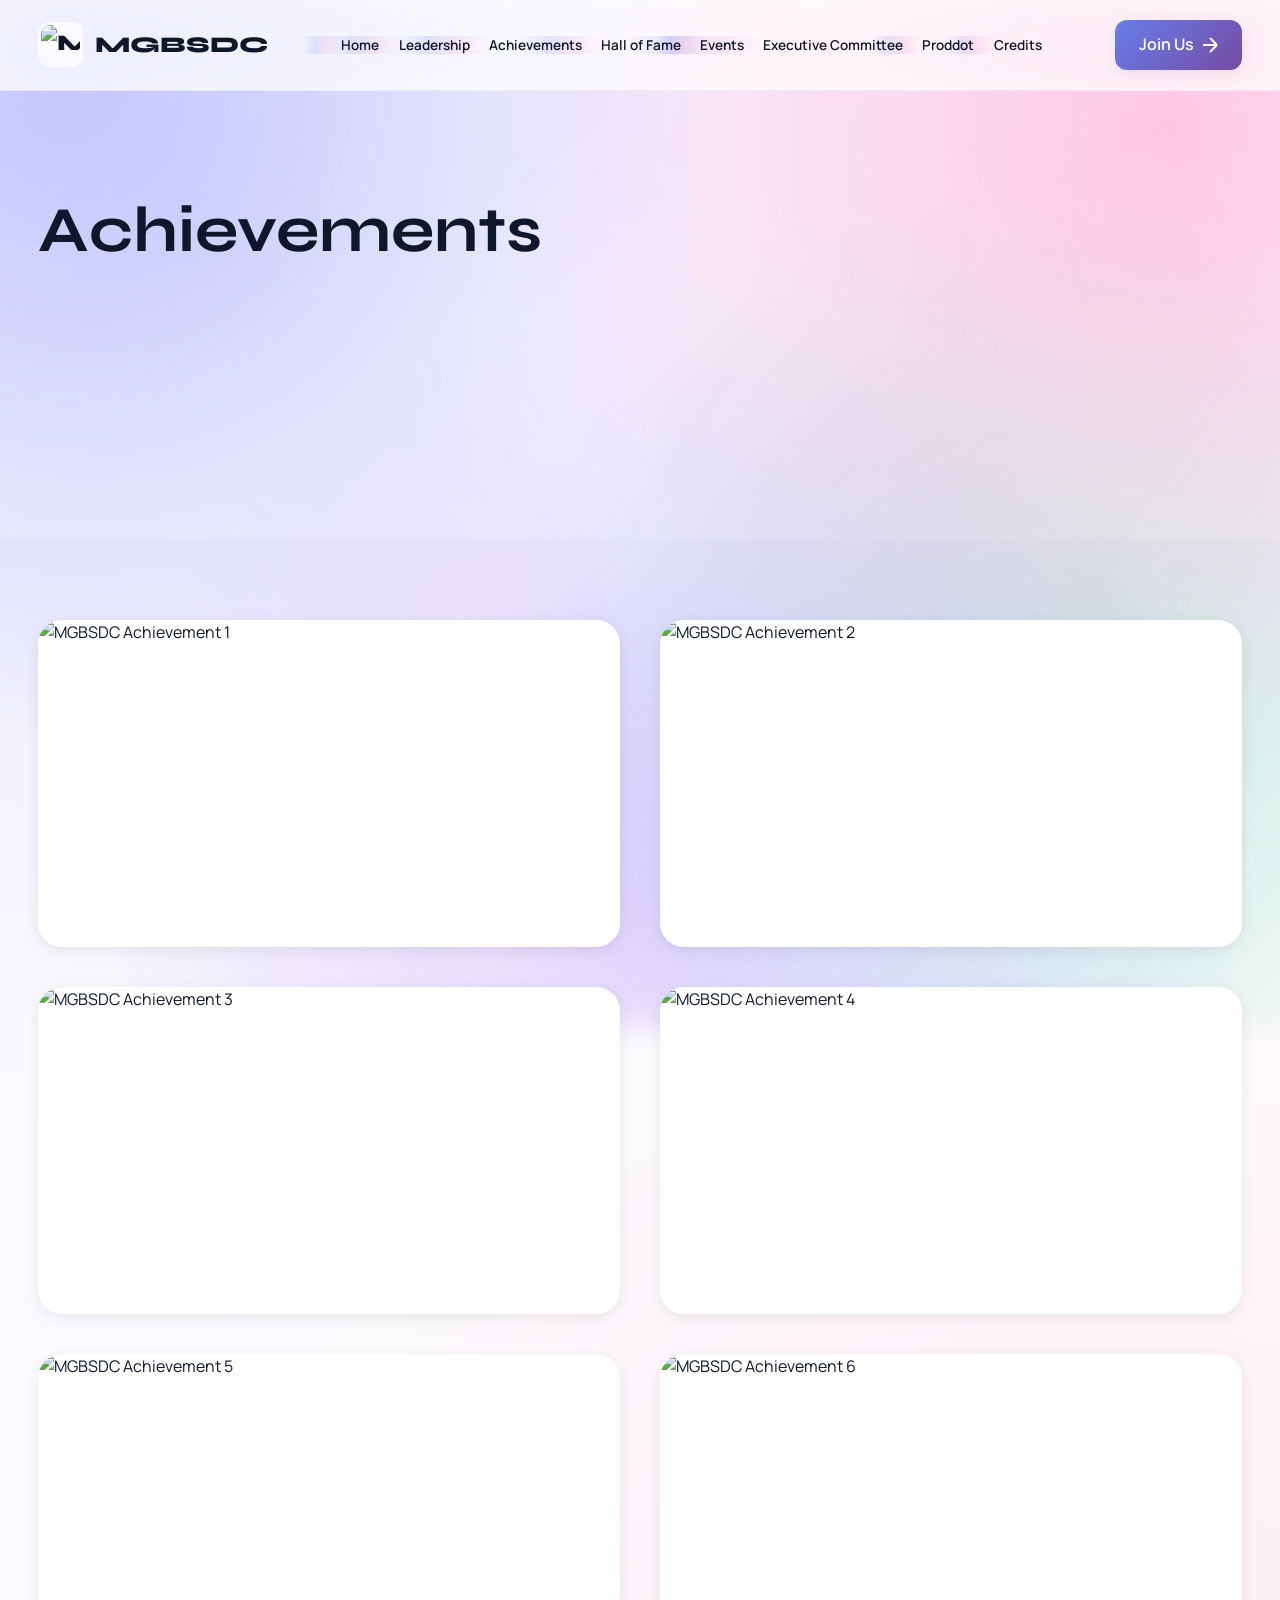
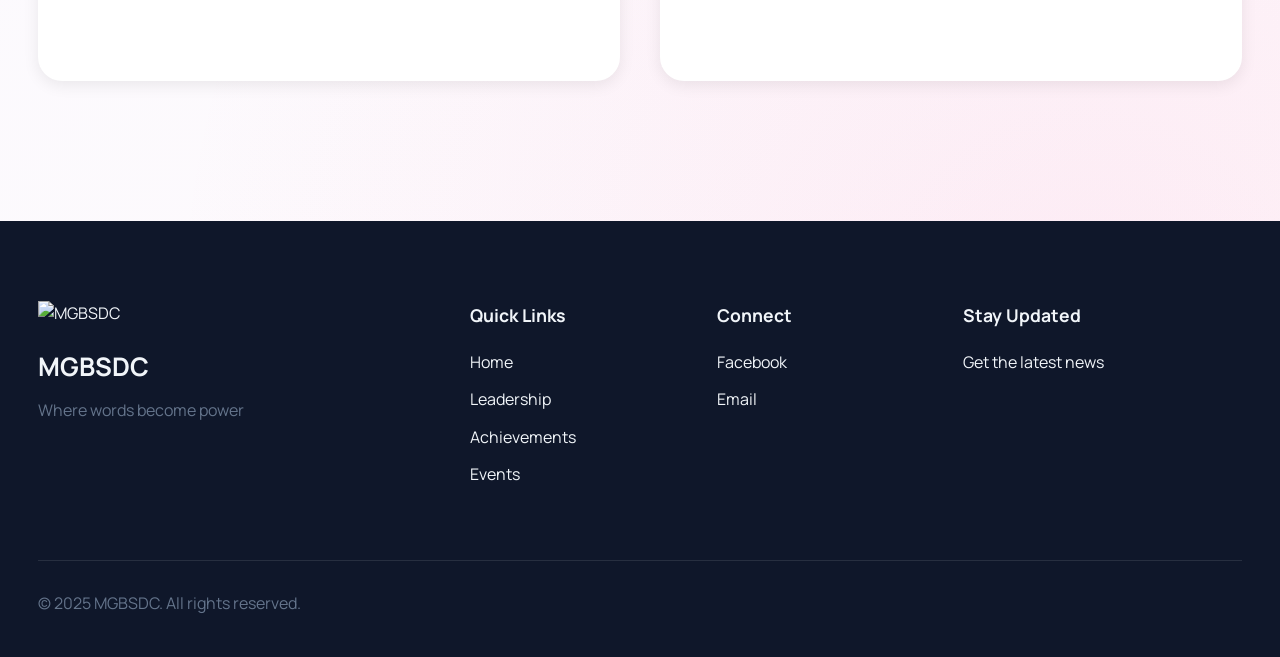
==== achievements.html @ ced4608d "Add files via upload" ====
<!DOCTYPE html>
<html lang="en">
<head>
    <meta charset="UTF-8">
    <meta name="viewport" content="width=device-width, initial-scale=1.0">
    <title>Achievements - MGBSDC</title>
    <link rel="stylesheet" href="style.css">
    <link rel="icon" type="image/png" href="https://res.cloudinary.com/dz7ulk8lb/image/upload/v1776680144/Gemini_Generated_Image_a5pf80a5pf80a5pf-removebg-preview_qv4hvj.png">
    <link rel="preconnect" href="https://fonts.googleapis.com">
    <link rel="preconnect" href="https://fonts.gstatic.com" crossorigin>
    <link href="https://fonts.googleapis.com/css2?family=Syne:wght@400;600;700;800&family=Space+Mono:wght@400;700&family=Manrope:wght@300;400;500;600;700;800&display=swap" rel="stylesheet">
</head>
<body>
    <!-- SIMPLE FAST PRELOADER -->
    <div id="simple-preloader">
        <img src="https://tlzmrvxysbdgzdikdpox.supabase.co/storage/v1/object/public/MGBSDC%20MC/MGBSDC%20Symbol.png" alt="MGBSDC Logo" class="preloader-logo">
    </div>
    <div class="cursor-dot"></div>
    <div class="cursor-outline"></div>
    <nav class="navbar">
        <div class="nav-container">
            <a href="index.html" class="logo">
                <img src="https://res.cloudinary.com/dz7ulk8lb/image/upload/v1776592497/MGBSDC_Logo_borderless_gxjdea.png" alt="MGBSDC">
                <span>MGBSDC</span>
            </a>
            <ul class="nav-links">
                <li><a href="index.html" class="nav-link">Home</a></li>
                <li><a href="leadership.html" class="nav-link">Leadership</a></li>
                <li><a href="achievements.html" class="nav-link">Achievements</a></li>
                <li><a href="debaters.html" class="nav-link">Hall of Fame</a></li>
                <li><a href="events.html" class="nav-link">Events</a></li>
                <li><a href="executive committee.html" class="nav-link">Executive Committee</a></li>
                <li><a href="proddot.html" class="nav-link">Proddot</a></li>
                <li><a href="credits.html" class="nav-link">Credits</a></li>
            </ul>
            <a href="https://hymglpkvb5.zite.so" target="_blank" class="cta-button">
                <span>Join Us</span>
                <svg width="16" height="16" viewBox="0 0 16 16" fill="none">
                    <path d="M1 8H15M15 8L8 1M15 8L8 15" stroke="currentColor" stroke-width="2"/>
                </svg>
            </a>
            <button class="mobile-menu-btn">
                <span></span>
                <span></span>
                <span></span>
            </button>
        </div>
    </nav>
    <section class="page-hero" style="padding-top: 180px; min-height: 60vh;">
        <div class="container">
            <h1 class="page-title" style="font-family: var(--font-display); font-size: 4rem; margin-bottom: 20px;">Achievements</h1>
        </div>
    </section>
    <section style="padding: 80px 0;" class="events-section">
        <div class="container">
            <div class="events-grid">
                <article class="event-card">
                    <div class="event-image">
                        <img src="https://res.cloudinary.com/dz7ulk8lb/image/upload/v1776706553/Achievement_dlggol.jpg" alt="MGBSDC Achievement 1">
                    </div>
                </article>
                <article class="event-card">
                    <div class="event-image">
                        <img src="https://res.cloudinary.com/dz7ulk8lb/image/upload/v1776706531/Acheivement_hf3uwt.jpg" alt="MGBSDC Achievement 2">
                    </div>
                </article>
                <article class="event-card">
                    <div class="event-image">
                        <img src="https://res.cloudinary.com/dz7ulk8lb/image/upload/v1776706571/Achievement2_xbjn0c.jpg" alt="MGBSDC Achievement 3">
                    </div>
                </article>
                <article class="event-card">
                    <div class="event-image">
                        <img src="https://res.cloudinary.com/dz7ulk8lb/image/upload/v1776706588/Achievement3_ngxztb.jpg" alt="MGBSDC Achievement 4">
                    </div>
                </article>
                <article class="event-card">
                    <div class="event-image">
                        <img src="https://res.cloudinary.com/dz7ulk8lb/image/upload/v1776706610/Achievement4_gkkozr.jpg" alt="MGBSDC Achievement 5">
                    </div>
                </article>
                <article class="event-card">
                    <div class="event-image">
                        <img src="https://res.cloudinary.com/dz7ulk8lb/image/upload/v1776706679/Achievement5_zk7ebd.jpg" alt="MGBSDC Achievement 6">
                    </div>
                </article>
            </div>
        </div>
    </section>
    <footer class="footer">
        <div class="container">
            <div class="footer-content">
                <div class="footer-brand">
                    <img src="https://res.cloudinary.com/dz7ulk8lb/image/upload/v1776592497/MGBSDC_Logo_borderless_gxjdea.png" alt="MGBSDC">
                    <h3>MGBSDC</h3>
                    <p>Where words become power</p>
                </div>
                <div class="footer-links">
                    <h4>Quick Links</h4>
                    <ul>
                        <li><a href="index.html">Home</a></li>
                        <li><a href="leadership.html">Leadership</a></li>
                        <li><a href="achievements.html">Achievements</a></li>
                        <li><a href="events.html">Events</a></li>
                    </ul>
                </div>
                <div class="footer-links">
                    <h4>Connect</h4>
                    <ul>
                        <li><a href="https://www.facebook.com/mgbsdc" target="_blank">Facebook</a></li>
                        <li><a href="mailto:mgbsdc25@gmail.com">Email</a></li>
                    </ul>
                </div>
                <div class="footer-newsletter">
                    <h4>Stay Updated</h4>
                    <p>Get the latest news</p>
                </div>
            </div>
            <div class="footer-bottom">
                <p>&copy; 2025 MGBSDC. All rights reserved.</p>
            </div>
        </div>
    </footer>
    <script src="script.js"></script>
</body>
</html>
---- style.css ----
/* ===== CSS VARIABLES ===== */
:root {
    /* Modern Color Palette */
    --primary: #6366f1;
    --primary-dark: #4f46e5;
    --secondary: #ec4899;
    --accent: #8b5cf6;
    --success: #10b981;
    --dark: #0f172a;
    --dark-lighter: #1e293b;
    --gray: #64748b;
    --light: #f1f5f9;
    --white: #ffffff;
    
    /* Fonts */
    --font-display: 'Syne', sans-serif;
    --font-mono: 'Space Mono', monospace;
    --font-body: 'Manrope', sans-serif;
    
    /* Gradients */
    --gradient-primary: linear-gradient(135deg, #667eea 0%, #764ba2 100%);
    --gradient-accent: linear-gradient(135deg, #f093fb 0%, #f5576c 100%);
    --gradient-success: linear-gradient(135deg, #4facfe 0%, #00f2fe 100%);
    
    /* Effects */
    --shadow-sm: 0 2px 8px rgba(0, 0, 0, 0.04);
    --shadow-md: 0 4px 16px rgba(0, 0, 0, 0.08);
    --shadow-lg: 0 8px 32px rgba(0, 0, 0, 0.12);
    --shadow-glow: 0 0 40px rgba(99, 102, 241, 0.3);
    
    /* Transitions */
    --transition: all 0.3s cubic-bezier(0.4, 0, 0.2, 1);
    --transition-bounce: all 0.6s cubic-bezier(0.68, -0.55, 0.265, 1.55);
}

/* ===== RESET ===== */
* {
    margin: 0;
    padding: 0;
    box-sizing: border-box;
}

html {
    scroll-behavior: smooth;
    overflow-x: hidden;
}

body {
    font-family: var(--font-body);
    background:
        radial-gradient(circle at 15% 10%, rgba(99, 102, 241, 0.1), transparent 40%),
        radial-gradient(circle at 85% 85%, rgba(236, 72, 153, 0.08), transparent 42%),
        var(--white);
    color: var(--dark);
    line-height: 1.6;
    overflow-x: hidden;
    cursor: none;
    position: relative;
    isolation: isolate;
}

/* Prevent long words/links from breaking mobile layouts */
h1, h2, h3, h4, p, a, li, span {
    overflow-wrap: anywhere;
    word-break: break-word;
}

/* Global animated background */
body::before {
    content: '';
    position: fixed;
    top: 0;
    left: 0;
    width: 100%;
    height: 100%;
    background-image: url('https://res.cloudinary.com/dz7ulk8lb/image/upload/v1776595685/MGBSDC_Logo_blurred_zic1jj.png');
    background-size: 130% auto;
    background-position: center;
    background-repeat: no-repeat;
    opacity: 0.12;
    z-index: 0;
    filter: blur(34px) saturate(120%);
    pointer-events: none;
    mix-blend-mode: soft-light;
    animation: logoDrift 18s ease-in-out infinite alternate;
}

body::after {
    content: '';
    position: fixed;
    inset: -14%;
    z-index: 0;
    pointer-events: none;
    opacity: 0.95;
    background:
        radial-gradient(circle at 15% 18%, rgba(99, 102, 241, 0.32) 0%, transparent 40%),
        radial-gradient(circle at 82% 22%, rgba(236, 72, 153, 0.3) 0%, transparent 42%),
        radial-gradient(circle at 52% 86%, rgba(139, 92, 246, 0.26) 0%, transparent 44%),
        radial-gradient(circle at 76% 72%, rgba(16, 185, 129, 0.2) 0%, transparent 38%),
        repeating-linear-gradient(120deg, rgba(99, 102, 241, 0.06) 0 2px, transparent 2px 34px);
    filter: blur(14px) saturate(130%);
    transform-origin: center;
    animation: ambientFlow 14s ease-in-out infinite;
}

body > * {
    position: relative;
    z-index: 1;
}

@keyframes logoDrift {
    0% {
        transform: scale(1) rotate(0deg) translate3d(0, 0, 0);
        opacity: 0.1;
    }
    50% {
        transform: scale(1.1) rotate(2deg) translate3d(-1.8%, 2.4%, 0);
        opacity: 0.16;
    }
    100% {
        transform: scale(1.18) rotate(-2deg) translate3d(2.2%, -1.8%, 0);
        opacity: 0.12;
    }
}

@keyframes ambientFlow {
    0% {
        transform: translate3d(0, 0, 0) scale(1) rotate(0deg);
    }
    25% {
        transform: translate3d(2.4%, -3.4%, 0) scale(1.08) rotate(2deg);
    }
    50% {
        transform: translate3d(-3.2%, 2.2%, 0) scale(1.15) rotate(-2deg);
    }
    75% {
        transform: translate3d(2.8%, 2.4%, 0) scale(1.1) rotate(1.8deg);
    }
    100% {
        transform: translate3d(0, 0, 0) scale(1) rotate(0deg);
    }
}

@media (prefers-reduced-motion: reduce) {
    body::before,
    body::after {
        animation: none;
    }
}

/* ===== CUSTOM CURSOR ===== */
.cursor-dot,
.cursor-outline {
    position: fixed;
    top: 0;
    left: 0;
    pointer-events: none;
    z-index: 10000;
    mix-blend-mode: difference;
}

.cursor-dot {
    width: 8px;
    height: 8px;
    background: var(--primary);
    border-radius: 50%;
    transform: translate(-50%, -50%);
    transition: transform 0.1s ease, background 0.2s ease;
}

.cursor-outline {
    width: 40px;
    height: 40px;
    border: 2px solid var(--primary);
    border-radius: 50%;
    transform: translate(-50%, -50%);
    transition: transform 0.2s ease, width 0.2s ease, height 0.2s ease;
}

a:hover ~ .cursor-dot,
button:hover ~ .cursor-dot {
    transform: translate(-50%, -50%) scale(1.5);
}

a:hover ~ .cursor-outline,
button:hover ~ .cursor-outline {
    width: 60px;
    height: 60px;
}

/* ===== UTILITIES ===== */
.container {
    max-width: 1400px;
    margin: 0 auto;
    padding: 0 clamp(16px, 3vw, 40px);
}

.gradient-text {
    background: var(--gradient-primary);
    -webkit-background-clip: text;
    -webkit-text-fill-color: transparent;
    background-clip: text;
}

/* ===== NAVIGATION ===== */
.navbar {
    position: fixed;
    top: 0;
    left: 0;
    width: 100%;
    padding: 20px 0;
    background: rgba(255, 255, 255, 0.8);
    backdrop-filter: blur(20px);
    -webkit-backdrop-filter: blur(20px);
    border-bottom: 1px solid rgba(0, 0, 0, 0.05);
    z-index: 1000;
    transition: var(--transition);
}

.navbar.scrolled {
    padding: 15px 0;
    box-shadow: var(--shadow-md);
}

.nav-container {
    max-width: 1400px;
    margin: 0 auto;
    padding: 0 clamp(16px, 3vw, 40px);
    display: flex;
    align-items: center;
    justify-content: space-between;
}

.logo {
    display: flex;
    align-items: center;
    gap: 12px;
    text-decoration: none;
    font-family: var(--font-display);
    font-size: 1.4rem;
    font-weight: 800;
    color: var(--dark);
    transition: var(--transition);
    flex-shrink: 0;
    white-space: nowrap;
}

.logo img {
    width: 45px;
    height: 45px;
    padding: 3px;
    box-sizing: border-box;
    object-fit: contain;
    border-radius: 12px;
    background: rgba(255, 255, 255, 0.72);
    transition: var(--transition-bounce);
}

.logo:hover img {
    transform: rotate(360deg) scale(1.1);
}

.nav-links {
    display: flex;
    list-style: none;
    gap: clamp(10px, 1.5vw, 30px);
    align-items: center;
}

.nav-link {
    text-decoration: none;
    color: var(--dark);
    font-weight: 600;
    font-size: clamp(0.85rem, 1vw, 0.95rem);
    position: relative;
    transition: var(--transition);
    overflow: hidden;
    white-space: nowrap;
}

.nav-link::before {
    content: '';
    position: absolute;
    top: 0;
    left: -100%;
    width: 100%;
    height: 100%;
    background: linear-gradient(90deg, transparent, rgba(99, 102, 241, 0.15), rgba(236, 72, 153, 0.1), transparent);
    transition: left 0.5s ease;
    z-index: -1;
}

.nav-link:hover::before {
    left: 100%;
}

.nav-link::after {
    content: '';
    position: absolute;
    bottom: -5px;
    left: 50%;
    width: 0;
    height: 3px;
    background: linear-gradient(90deg, var(--primary), var(--secondary), var(--accent));
    border-radius: 2px;
    box-shadow: 0 0 12px rgba(99, 102, 241, 0.5), 0 0 24px rgba(236, 72, 153, 0.3);
    transition: all 0.4s cubic-bezier(0.68, -0.55, 0.265, 1.55);
    transform: translateX(-50%);
}

.nav-link:hover,
.nav-link.active {
    color: var(--primary);
    text-shadow: 0 0 20px rgba(99, 102, 241, 0.4);
}

.nav-link.active::after {
    width: 80%;
    height: 3px;
    box-shadow: 0 0 15px rgba(99, 102, 241, 0.6), 0 0 30px rgba(236, 72, 153, 0.4), 0 0 45px rgba(139, 92, 246, 0.2);
}

.nav-link:hover::after {
    width: 100%;
}

.cta-button {
    display: inline-flex;
    align-items: center;
    gap: 8px;
    padding: 12px 24px;
    background: var(--gradient-primary);
    color: var(--white);
    text-decoration: none;
    font-weight: 600;
    border-radius: 12px;
    transition: var(--transition);
    box-shadow: var(--shadow-md);
    flex-shrink: 0;
    white-space: nowrap;
}

.cta-button:hover {
    transform: translateY(-2px);
    box-shadow: var(--shadow-lg), var(--shadow-glow);
}

.mobile-menu-btn {
    display: none;
    flex-direction: column;
    gap: 5px;
    background: none;
    border: none;
    cursor: pointer;
}

.mobile-menu-btn span {
    width: 25px;
    height: 2px;
    background: var(--dark);
    transition: var(--transition);
}

.mobile-menu-btn.active span:nth-child(1) {
    transform: translateY(7px) rotate(45deg);
}

.mobile-menu-btn.active span:nth-child(2) {
    opacity: 0;
}

.mobile-menu-btn.active span:nth-child(3) {
    transform: translateY(-7px) rotate(-45deg);
}

/* ===== HERO SECTION ===== */
.hero {
    min-height: 100vh;
    display: flex;
    align-items: center;
    justify-content: center;
    position: relative;
    padding: 140px clamp(16px, 3vw, 40px) 80px;
    overflow: hidden;
}

.hero-bg {
    position: absolute;
    top: 0;
    left: 0;
    width: 100%;
    height: 100%;
    z-index: -1;
}

.gradient-orb {
    position: absolute;
    border-radius: 50%;
    filter: blur(100px);
    opacity: 0.6;
    animation: float 20s ease-in-out infinite;
}

.orb-1 {
    width: 600px;
    height: 600px;
    background: radial-gradient(circle, rgba(99, 102, 241, 0.4), transparent);
    top: -10%;
    left: -10%;
}

.orb-2 {
    width: 500px;
    height: 500px;
    background: radial-gradient(circle, rgba(236, 72, 153, 0.3), transparent);
    bottom: -10%;
    right: -5%;
    animation-delay: 7s;
}

.orb-3 {
    width: 400px;
    height: 400px;
    background: radial-gradient(circle, rgba(139, 92, 246, 0.3), transparent);
    top: 50%;
    left: 50%;
    animation-delay: 14s;
}

@keyframes float {
    0%, 100% { transform: translate(0, 0) scale(1); }
    33% { transform: translate(50px, -50px) scale(1.1); }
    66% { transform: translate(-50px, 50px) scale(0.9); }
}

.hero-content {
    max-width: 900px;
    text-align: center;
    width: 100%;
}

.hero-badge {
    display: inline-flex;
    align-items: center;
    gap: 8px;
    padding: 8px 20px;
    background: rgba(255, 255, 255, 0.9);
    backdrop-filter: blur(10px);
    border: 1px solid rgba(99, 102, 241, 0.2);
    border-radius: 50px;
    font-size: 0.9rem;
    font-weight: 600;
    color: var(--primary);
    margin-bottom: 30px;
    animation: fadeInUp 0.8s ease 0.2s both;
    box-shadow: var(--shadow-sm);
}

.badge-dot {
    width: 8px;
    height: 8px;
    background: var(--success);
    border-radius: 50%;
    animation: pulse 2s ease infinite;
}

@keyframes pulse {
    0%, 100% { opacity: 1; transform: scale(1); }
    50% { opacity: 0.5; transform: scale(1.2); }
}

.hero-title {
    font-family: var(--font-display);
    font-size: clamp(2.2rem, 8vw, 5rem);
    font-weight: 800;
    line-height: 1.1;
    margin-bottom: 30px;
}

.title-line {
    display: block;
    animation: fadeInUp 0.8s ease both;
}

.title-line:nth-child(1) { animation-delay: 0.4s; }
.title-line:nth-child(2) { animation-delay: 0.5s; }
.title-line:nth-child(3) { animation-delay: 0.6s; }

@keyframes fadeInUp {
    from {
        opacity: 0;
        transform: translateY(30px);
    }
    to {
        opacity: 1;
        transform: translateY(0);
    }
}

.hero-description {
    font-size: clamp(1rem, 2.6vw, 1.25rem);
    color: var(--gray);
    margin-bottom: 40px;
    animation: fadeInUp 0.8s ease 0.7s both;
    max-width: 700px;
    margin-left: auto;
    margin-right: auto;
    padding-inline: clamp(2px, 2vw, 8px);
}

.hero-buttons {
    display: flex;
    gap: 20px;
    justify-content: center;
    margin-bottom: 60px;
    animation: fadeInUp 0.8s ease 0.8s both;
}

.btn {
    display: inline-flex;
    align-items: center;
    gap: 10px;
    padding: 16px 32px;
    border-radius: 12px;
    font-weight: 600;
    text-decoration: none;
    transition: var(--transition);
    position: relative;
    overflow: hidden;
    white-space: normal;
    text-align: center;
}

.btn::before {
    content: '';
    position: absolute;
    top: 50%;
    left: 50%;
    width: 0;
    height: 0;
    border-radius: 50%;
    background: rgba(255, 255, 255, 0.3);
    transform: translate(-50%, -50%);
    transition: width 0.6s, height 0.6s;
}

.btn:hover::before {
    width: 300px;
    height: 300px;
}

.btn-primary {
    background: var(--gradient-primary);
    color: var(--white);
    box-shadow: var(--shadow-md);
}

.btn-primary:hover {
    box-shadow: var(--shadow-lg), var(--shadow-glow);
}

.btn-secondary {
    background: var(--white);
    color: var(--dark);
    border: none;
    position: relative;
    overflow: hidden;
    box-shadow: 0 2px 8px rgba(0, 0, 0, 0.1);
}

.btn-secondary::after {
    content: '';
    position: absolute;
    top: 50%;
    left: 50%;
    width: 0;
    height: 0;
    border-radius: 50%;
    background: var(--dark);
    transform: translate(-50%, -50%);
    transition: width 0.5s ease, height 0.5s ease;
    z-index: -1;
}

.btn-secondary:hover {
    color: var(--white);
    border-color: var(--dark);
}

.btn-secondary:hover::after {
    width: 300px;
    height: 300px;
}

.btn-secondary:active {
    transform: scale(0.97);
}

.btn-large {
    padding: 20px 40px;
    font-size: 1.1rem;
}

.hero-stats {
    display: flex;
    gap: 60px;
    justify-content: center;
    animation: fadeInUp 0.8s ease 0.9s both;
}

.stat-card {
    text-align: center;
}

.stat-number {
    font-family: var(--font-display);
    font-size: 3.5rem;
    font-weight: 800;
    background: var(--gradient-primary);
    -webkit-background-clip: text;
    -webkit-text-fill-color: transparent;
    background-clip: text;
    margin-bottom: 8px;
}

.stat-label {
    font-size: 0.95rem;
    color: var(--gray);
    font-weight: 600;
}

.scroll-indicator {
    position: absolute;
    bottom: 40px;
    left: 50%;
    transform: translateX(-50%);
    display: flex;
    flex-direction: column;
    align-items: center;
    gap: 10px;
    animation: fadeInUp 0.8s ease 1s both;
}

.scroll-mouse {
    width: 25px;
    height: 40px;
    border: 2px solid var(--gray);
    border-radius: 15px;
    position: relative;
}

.scroll-wheel {
    width: 3px;
    height: 8px;
    background: var(--primary);
    border-radius: 2px;
    position: absolute;
    top: 8px;
    left: 50%;
    transform: translateX(-50%);
    animation: scrollAnim 2s ease infinite;
}

@keyframes scrollAnim {
    0% { opacity: 1; top: 8px; }
    100% { opacity: 0; top: 22px; }
}

.scroll-indicator span {
    font-size: 0.85rem;
    color: var(--gray);
    font-weight: 500;
}

/* ===== SECTIONS ===== */
section {
    padding: 120px 0;
    position: relative;
}

.section-header {
    text-align: center;
    margin-bottom: 80px;
}

.section-tag {
    display: inline-block;
    padding: 6px 16px;
    background: rgba(99, 102, 241, 0.1);
    color: var(--primary);
    font-size: 0.85rem;
    font-weight: 700;
    text-transform: uppercase;
    letter-spacing: 1px;
    border-radius: 50px;
    margin-bottom: 20px;
}

.section-title {
    font-family: var(--font-display);
    font-size: clamp(2rem, 6vw, 3.5rem);
    font-weight: 800;
    color: var(--dark);
}

/* ===== ABOUT SECTION ===== */
.about-grid {
    display: grid;
    grid-template-columns: 1fr 1fr;
    gap: 80px;
    align-items: center;
}

.lead-text {
    font-size: 1.4rem;
    line-height: 1.8;
    color: var(--dark);
    margin-bottom: 30px;
    font-weight: 500;
}

.about-content p {
    font-size: 1.1rem;
    line-height: 1.8;
    color: var(--gray);
    margin-bottom: 40px;
}

.about-features {
    display: grid;
    gap: 30px;
}

.feature-item {
    padding: 30px;
    background: rgba(99, 102, 241, 0.05);
    border-radius: 20px;
    border: 1px solid rgba(99, 102, 241, 0.1);
    transition: var(--transition);
}

.feature-item:hover {
    transform: translateY(-5px);
    box-shadow: var(--shadow-md);
    background: rgba(99, 102, 241, 0.1);
}

.feature-icon {
    font-size: 2.5rem;
    margin-bottom: 15px;
}

.feature-item h3 {
    font-size: 1.4rem;
    font-weight: 700;
    margin-bottom: 10px;
    color: var(--dark);
}

.feature-item p {
    color: var(--gray);
    margin: 0;
}

.about-image {
    position: relative;
}

.image-wrapper {
    position: relative;
    border-radius: 30px;
    overflow: hidden;
    padding: 60px;
    background: linear-gradient(135deg, rgba(99, 102, 241, 0.1), rgba(236, 72, 153, 0.1));
    backdrop-filter: blur(10px);
    box-shadow: var(--shadow-lg);
}

.image-wrapper img {
    width: 100%;
    max-width: 400px;
    display: block;
    margin: 0 auto;
    filter: drop-shadow(0 20px 40px rgba(0, 0, 0, 0.1));
    animation: floatImage 6s ease-in-out infinite;
}

@keyframes floatImage {
    0%, 100% { transform: translateY(0); }
    50% { transform: translateY(-20px); }
}

.image-glow {
    position: absolute;
    top: 50%;
    left: 50%;
    width: 80%;
    height: 80%;
    background: radial-gradient(circle, var(--primary), transparent);
    filter: blur(60px);
    opacity: 0.3;
    transform: translate(-50%, -50%);
    z-index: -1;
}

/* ===== EVENTS SECTION ===== */
.events-section {
    background: linear-gradient(135deg, rgba(99, 102, 241, 0.03), rgba(236, 72, 153, 0.03));
}

.events-grid {
    display: grid;
    grid-template-columns: repeat(2, 1fr);
    gap: 40px;
    margin-bottom: 60px;
}

.event-card {
    background: var(--white);
    border-radius: 24px;
    overflow: hidden;
    box-shadow: var(--shadow-md);
    transition: var(--transition);
}

.event-card:hover {
    transform: translateY(-10px);
    box-shadow: var(--shadow-lg);
}

.event-image {
    position: relative;
    overflow: hidden;
    aspect-ratio: 16/9;
}

.event-image img {
    width: 100%;
    height: 100%;
    object-fit: cover;
    transition: var(--transition);
}

.event-card:hover .event-image img {
    transform: scale(1.1);
}

.event-badge {
    position: absolute;
    top: 20px;
    right: 20px;
    padding: 8px 16px;
    background: var(--gradient-primary);
    color: var(--white);
    font-size: 0.8rem;
    font-weight: 700;
    border-radius: 50px;
}

.event-content {
    padding: 30px;
}

.event-content h3 {
    font-size: clamp(1.15rem, 3vw, 1.6rem);
    font-weight: 700;
    margin-bottom: 15px;
    color: var(--dark);
}

.event-content p {
    color: var(--gray);
    margin-bottom: 20px;
    line-height: 1.7;
    font-size: clamp(0.92rem, 2.4vw, 1rem);
}

.event-link {
    display: inline-flex;
    align-items: center;
    gap: 8px;
    color: var(--primary);
    font-weight: 600;
    text-decoration: none;
    transition: var(--transition);
}

.event-link:hover {
    gap: 12px;
}

.events-cta {
    text-align: center;
}

/* ===== HALL OF FAME SECTION ===== */
.hof-section {
    padding: 20px 0 110px;
}

.hof-header {
    text-align: center;
    margin-bottom: 36px;
}

.hof-header h2 {
    font-family: var(--font-display);
    font-size: clamp(2rem, 5vw, 3rem);
    margin-bottom: 8px;
}

.hof-header p {
    color: var(--gray);
}

.hof-grid {
    display: grid;
    grid-template-columns: 1fr;
    gap: 28px;
    max-width: 1100px;
    margin: 0 auto;
}

.hof-card {
    position: relative;
    --aura-color-1: rgba(99, 102, 241, 0.76);
    --aura-color-2: rgba(236, 72, 153, 0.5);
    --aura-color-3: rgba(245, 158, 11, 0.28);
    --aura-stop-1: 0%;
    --aura-stop-2: 52%;
    --aura-stop-3: 74%;
    --aura-stop-4: 90%;
    background: linear-gradient(170deg, rgba(255, 255, 255, 0.88), rgba(255, 255, 255, 0.68));
    border: 1px solid rgba(255, 255, 255, 0.82);
    border-radius: 36px;
    overflow: hidden;
    padding: 22px;
    backdrop-filter: blur(16px);
    -webkit-backdrop-filter: blur(16px);
    box-shadow: 0 24px 55px rgba(15, 23, 42, 0.14), inset 0 0 0 1px rgba(255, 255, 255, 0.42);
    transition: transform 0.35s ease, box-shadow 0.35s ease;
    display: grid;
    grid-template-columns: minmax(280px, 420px) 1fr;
    align-items: stretch;
    gap: 24px;
}

.hof-card:hover {
    transform: translateY(-8px) scale(1.004);
    box-shadow: 0 30px 68px rgba(15, 23, 42, 0.19), inset 0 0 0 1px rgba(255, 255, 255, 0.5);
}

.hof-image-wrap {
    position: relative;
    height: auto;
    min-height: 500px;
    aspect-ratio: 4 / 5;
    display: flex;
    align-items: center;
    justify-content: center;
    overflow: hidden;
    border-radius: 30px;
    --hof-bg-from: rgba(255, 255, 255, 0.7);
    --hof-bg-mid: rgba(241, 245, 249, 0.58);
    --hof-bg-to: rgba(226, 232, 240, 0.42);
    background:
        radial-gradient(circle at 50% 20%, var(--hof-bg-from) 0%, var(--hof-bg-mid) 52%, var(--hof-bg-to) 100%);
    border: 1px solid rgba(255, 255, 255, 0.65);
    box-shadow: inset 0 -38px 58px rgba(99, 102, 241, 0.09);
    padding: clamp(8px, 1.3vw, 12px);
}

/* Give each Hall of Fame portrait a different frame style */
.hof-card:nth-child(4n + 1) .hof-image-wrap {
    border-radius: 34px;
    border: 2px solid rgba(99, 102, 241, 0.3);
    box-shadow:
        inset 0 -40px 62px rgba(99, 102, 241, 0.12),
        0 14px 30px rgba(99, 102, 241, 0.14);
}

.hof-card:nth-child(4n + 2) .hof-image-wrap {
    border-radius: 24px;
    border: 2px solid rgba(236, 72, 153, 0.24);
    box-shadow:
        inset 0 0 0 2px rgba(255, 255, 255, 0.45),
        inset 0 -30px 54px rgba(236, 72, 153, 0.12),
        0 14px 30px rgba(236, 72, 153, 0.12);
}

.hof-card:nth-child(4n + 3) .hof-image-wrap {
    border-radius: 30px 30px 22px 22px;
    border: 2px dashed rgba(16, 185, 129, 0.36);
    box-shadow:
        inset 0 -36px 58px rgba(16, 185, 129, 0.11),
        0 14px 30px rgba(16, 185, 129, 0.1);
}

.hof-card:nth-child(4n + 4) .hof-image-wrap {
    border-radius: 18px;
    border: 2px solid rgba(245, 158, 11, 0.3);
    box-shadow:
        inset 0 0 0 1px rgba(255, 255, 255, 0.5),
        inset 0 -34px 56px rgba(245, 158, 11, 0.12),
        0 14px 30px rgba(245, 158, 11, 0.12);
}

.hof-image-wrap::before,
.hof-image-wrap::after {
    content: "";
    position: absolute;
    top: 0;
    width: 15%;
    height: 100%;
    z-index: 2;
    pointer-events: none;
    backdrop-filter: blur(8px);
    -webkit-backdrop-filter: blur(8px);
}

.hof-image-wrap::before,
.hof-image-wrap::after {
    display: none;
}

.hof-image-wrap::before {
    left: 0;
    background: linear-gradient(to right, rgba(255, 255, 255, 0.26), rgba(255, 255, 255, 0));
}

.hof-image-wrap::after {
    right: 0;
    background: linear-gradient(to left, rgba(255, 255, 255, 0.26), rgba(255, 255, 255, 0));
}

.hof-image-wrap::before {
    box-shadow:
        inset 20px 0 26px rgba(255, 255, 255, 0.34),
        inset 0 20px 24px rgba(255, 255, 255, 0.24),
        inset 0 -20px 24px rgba(15, 23, 42, 0.08);
}

.hof-image-wrap::after {
    box-shadow:
        inset -20px 0 26px rgba(255, 255, 255, 0.34),
        inset 0 20px 24px rgba(255, 255, 255, 0.24),
        inset 0 -20px 24px rgba(15, 23, 42, 0.08);
}

.hof-aura {
    position: absolute;
    left: 50%;
    bottom: 8%;
    width: 88%;
    height: 84%;
    transform: translateX(-50%);
    border-radius: 50%;
    filter: blur(52px);
    opacity: 0.88;
    z-index: 0;
    animation: hofAuraPulse 4.6s ease-in-out infinite;
}

.hof-image {
    position: relative;
    z-index: 1;
    width: calc(100% - 2px);
    height: calc(100% - 2px);
    object-fit: contain;
    object-position: center bottom;
    display: block;
    border-radius: inherit;
    border: none;
    background: transparent;
    box-shadow: none;
    -webkit-mask-image: linear-gradient(
        to bottom,
        rgba(0, 0, 0, 1) 0%,
        rgba(0, 0, 0, 1) 82%,
        rgba(0, 0, 0, 0.85) 90%,
        rgba(0, 0, 0, 0.4) 96%,
        rgba(0, 0, 0, 0) 100%
    );
    mask-image: linear-gradient(
        to bottom,
        rgba(0, 0, 0, 1) 0%,
        rgba(0, 0, 0, 1) 82%,
        rgba(0, 0, 0, 0.85) 90%,
        rgba(0, 0, 0, 0.4) 96%,
        rgba(0, 0, 0, 0) 100%
    );
    filter: none;
    transform: none !important;
}

.hof-info {
    display: flex;
    flex-direction: column;
    justify-content: center;
    gap: 8px;
    padding: 6px 6px 6px 0;
}

.hof-position {
    font-size: 0.78rem;
    font-weight: 600;
    color: var(--primary);
    text-transform: uppercase;
    letter-spacing: 0.04em;
    margin: 0;
    padding: 4px 10px;
    background: rgba(99, 102, 241, 0.1);
    border-radius: 20px;
    display: inline-block;
    width: fit-content;
}

.hof-info h3 {
    font-size: clamp(1.25rem, 2.1vw, 1.85rem);
    margin-bottom: 2px;
}

.hof-info a {
    display: inline-flex;
    align-items: center;
    gap: 6px;
    text-decoration: none;
    font-weight: 700;
    font-size: 0.84rem;
    border-radius: 999px;
    padding: 8px 14px;
    color: #ffffff;
    background: linear-gradient(135deg, #1877f2 0%, #0f5ed7 100%);
    box-shadow: 0 8px 18px rgba(24, 119, 242, 0.22);
    transition: transform 0.25s ease, box-shadow 0.25s ease, filter 0.25s ease, background 0.25s ease;
    -webkit-tap-highlight-color: transparent;
    user-select: none;
    -webkit-user-select: none;
    width: fit-content;
}

.hof-info a::before {
    content: "f";
    display: inline-grid;
    place-items: center;
    width: 18px;
    height: 18px;
    border-radius: 50%;
    background: rgba(255, 255, 255, 0.18);
    font-size: 0.9rem;
    font-weight: 800;
    line-height: 1;
}

.hof-info a:hover {
    transform: translateY(-2px);
    box-shadow: 0 12px 22px rgba(24, 119, 242, 0.3);
    filter: brightness(1.06);
}

.hof-info a:active {
    transform: scale(0.95);
    box-shadow: 0 2px 8px rgba(24, 119, 242, 0.3);
    background: linear-gradient(135deg, #0f5ed7 0%, #0a4bb8 100%);
}

.hof-image-stallin {
    transform: none;
    transform-origin: center bottom;
}

.hof-image-farhan {
    transform: none;
    transform-origin: center bottom;
}

.hof-image-salman {
    transform: none;
    transform-origin: center bottom;
}

.hof-image-marjukur {
    transform: scale(1.16) translateY(10px) !important;
    transform-origin: center bottom;
}

.hof-image-gazi {
    transform: none;
    transform-origin: center bottom;
}

.hof-image-sifat {
    transform: translateX(16px) !important;
    transform-origin: center bottom;
}

.hof-placeholder-wrap {
    align-items: center;
    justify-content: center;
}

.hof-placeholder {
    position: relative;
    z-index: 1;
    display: inline-flex;
    align-items: center;
    justify-content: center;
    text-align: center;
    padding: 16px 14px;
    border-radius: 14px;
    font-weight: 700;
    font-size: 0.9rem;
    color: var(--primary-dark);
    border: 1px dashed rgba(99, 102, 241, 0.35);
    background: rgba(255, 255, 255, 0.66);
}

.aura-tier-1 .hof-aura {
    --hof-bg-from: rgba(137, 151, 255, 0.48);
    --hof-bg-mid: rgba(255, 173, 208, 0.36);
    --hof-bg-to: rgba(245, 158, 11, 0.22);
    width: 88%;
    height: 86%;
    filter: blur(44px);
    opacity: 0.96;
    background: radial-gradient(
        circle,
        var(--aura-color-1) var(--aura-stop-1),
        var(--aura-color-2) var(--aura-stop-2),
        var(--aura-color-3) var(--aura-stop-3),
        transparent var(--aura-stop-4)
    );
}

.aura-tier-2 .hof-aura {
    --hof-bg-from: rgba(127, 157, 255, 0.42);
    --hof-bg-mid: rgba(111, 241, 197, 0.3);
    --hof-bg-to: rgba(56, 189, 248, 0.2);
    background: radial-gradient(
        circle,
        var(--aura-color-1) var(--aura-stop-1),
        var(--aura-color-2) var(--aura-stop-2),
        var(--aura-color-3) var(--aura-stop-3),
        transparent var(--aura-stop-4)
    );
}

.aura-tier-3 .hof-aura {
    --hof-bg-from: rgba(255, 146, 203, 0.38);
    --hof-bg-mid: rgba(176, 131, 255, 0.32);
    --hof-bg-to: rgba(99, 102, 241, 0.2);
    background: radial-gradient(
        circle,
        var(--aura-color-1) var(--aura-stop-1),
        var(--aura-color-2) var(--aura-stop-2),
        var(--aura-color-3) var(--aura-stop-3),
        transparent var(--aura-stop-4)
    );
}

.aura-tier-4 .hof-aura {
    --hof-bg-from: rgba(145, 166, 255, 0.32);
    --hof-bg-mid: rgba(251, 153, 200, 0.24);
    --hof-bg-to: rgba(186, 230, 253, 0.18);
    background: radial-gradient(
        circle,
        var(--aura-color-1) var(--aura-stop-1),
        var(--aura-color-2) var(--aura-stop-2),
        var(--aura-color-3) var(--aura-stop-3),
        transparent var(--aura-stop-4)
    );
}

/* Unique aura tint per Hall of Fame profile */
.hof-card:nth-child(1) { --aura-color-1: rgba(99, 102, 241, 0.95); --aura-color-2: rgba(236, 72, 153, 0.64); --aura-color-3: rgba(245, 158, 11, 0.45); }
.hof-card:nth-child(2) { --aura-color-1: rgba(59, 130, 246, 0.88); --aura-color-2: rgba(16, 185, 129, 0.56); --aura-color-3: rgba(34, 211, 238, 0.36); }
.hof-card:nth-child(3) { --aura-color-1: rgba(236, 72, 153, 0.88); --aura-color-2: rgba(139, 92, 246, 0.58); --aura-color-3: rgba(244, 114, 182, 0.34); }
.hof-card:nth-child(4) { --aura-color-1: rgba(245, 158, 11, 0.86); --aura-color-2: rgba(251, 113, 133, 0.56); --aura-color-3: rgba(253, 186, 116, 0.34); }
.hof-card:nth-child(5) { --aura-color-1: rgba(14, 165, 233, 0.86); --aura-color-2: rgba(99, 102, 241, 0.52); --aura-color-3: rgba(125, 211, 252, 0.34); }
.hof-card:nth-child(6) { --aura-color-1: rgba(22, 163, 74, 0.82); --aura-color-2: rgba(59, 130, 246, 0.5); --aura-color-3: rgba(74, 222, 128, 0.32); }
.hof-card:nth-child(7) { --aura-color-1: rgba(217, 70, 239, 0.84); --aura-color-2: rgba(99, 102, 241, 0.5); --aura-color-3: rgba(244, 114, 182, 0.34); }
.hof-card:nth-child(8) { --aura-color-1: rgba(220, 38, 38, 0.82); --aura-color-2: rgba(245, 158, 11, 0.56); --aura-color-3: rgba(252, 165, 165, 0.34); }
.hof-card:nth-child(9) { --aura-color-1: rgba(30, 64, 175, 0.88); --aura-color-2: rgba(6, 182, 212, 0.54); --aura-color-3: rgba(147, 197, 253, 0.32); }
.hof-card:nth-child(10) { --aura-color-1: rgba(251, 146, 60, 0.84); --aura-color-2: rgba(236, 72, 153, 0.52); --aura-color-3: rgba(253, 224, 71, 0.3); }
.hof-card:nth-child(11) { --aura-color-1: rgba(168, 85, 247, 0.84); --aura-color-2: rgba(59, 130, 246, 0.54); --aura-color-3: rgba(196, 181, 253, 0.34); }
.hof-card:nth-child(12) { --aura-color-1: rgba(2, 132, 199, 0.86); --aura-color-2: rgba(14, 116, 144, 0.5); --aura-color-3: rgba(56, 189, 248, 0.32); }
.hof-card:nth-child(13) { --aura-color-1: rgba(5, 150, 105, 0.84); --aura-color-2: rgba(52, 211, 153, 0.52); --aura-color-3: rgba(110, 231, 183, 0.32); }
.hof-card:nth-child(14) { --aura-color-1: rgba(124, 58, 237, 0.86); --aura-color-2: rgba(236, 72, 153, 0.52); --aura-color-3: rgba(216, 180, 254, 0.34); }
.hof-card:nth-child(15) { --aura-color-1: rgba(180, 83, 9, 0.84); --aura-color-2: rgba(245, 158, 11, 0.54); --aura-color-3: rgba(253, 186, 116, 0.36); }
.hof-card:nth-child(16) { --aura-color-1: rgba(219, 39, 119, 0.84); --aura-color-2: rgba(239, 68, 68, 0.5); --aura-color-3: rgba(251, 113, 133, 0.34); }
.hof-card:nth-child(17) { --aura-color-1: rgba(79, 70, 229, 0.86); --aura-color-2: rgba(37, 99, 235, 0.54); --aura-color-3: rgba(129, 140, 248, 0.34); }
.hof-card:nth-child(18) { --aura-color-1: rgba(6, 95, 70, 0.84); --aura-color-2: rgba(20, 184, 166, 0.5); --aura-color-3: rgba(94, 234, 212, 0.34); }
.hof-card:nth-child(19) { --aura-color-1: rgba(147, 51, 234, 0.86); --aura-color-2: rgba(59, 130, 246, 0.52); --aura-color-3: rgba(196, 181, 253, 0.34); }
.hof-card:nth-child(20) { --aura-color-1: rgba(3, 105, 161, 0.86); --aura-color-2: rgba(14, 165, 233, 0.52); --aura-color-3: rgba(125, 211, 252, 0.34); }
.hof-card:nth-child(21) { --aura-color-1: rgba(185, 28, 28, 0.84); --aura-color-2: rgba(249, 115, 22, 0.54); --aura-color-3: rgba(252, 165, 165, 0.34); }

@keyframes hofAuraPulse {
    0%, 100% {
        transform: translateX(-50%) scale(1);
        opacity: 0.72;
    }
    50% {
        transform: translateX(-50%) scale(1.07);
        opacity: 0.92;
    }
}

/* ===== LEADERSHIP SECTION ===== */
.leadership-showcase {
    padding: 80px 0 100px;
    background: linear-gradient(135deg, rgba(99, 102, 241, 0.03), rgba(236, 72, 153, 0.03));
}

.leadership-grid {
    display: grid;
    grid-template-columns: 1.2fr 1fr 1fr;
    gap: 30px;
    align-items: stretch;
}

.leader-card {
    position: relative;
    background: rgba(255, 255, 255, 0.8);
    border: 1px solid rgba(255, 255, 255, 0.7);
    border-radius: 28px;
    padding: 30px;
    overflow: hidden;
    backdrop-filter: blur(14px);
    -webkit-backdrop-filter: blur(14px);
    box-shadow: var(--shadow-md);
    transition: var(--transition);
}

.leader-card::before {
    content: '';
    position: absolute;
    top: -1px;
    left: -1px;
    right: -1px;
    height: 180px;
    background: linear-gradient(135deg, rgba(99, 102, 241, 0.12), rgba(236, 72, 153, 0.08));
    z-index: 0;
}

.leader-card:hover {
    transform: translateY(-8px);
    box-shadow: var(--shadow-lg);
}

.leader-card-featured {
    padding: 36px;
    box-shadow: var(--shadow-lg), 0 0 0 1px rgba(99, 102, 241, 0.15);
}

.leader-image-wrap {
    position: relative;
    z-index: 1;
    height: 340px;
    display: flex;
    align-items: flex-end;
    justify-content: center;
    margin-bottom: 24px;
}

.leader-card-featured .leader-image-wrap {
    height: 420px;
}

.leader-glow {
    position: absolute;
    left: 50%;
    bottom: 8%;
    width: 82%;
    height: 78%;
    border-radius: 40% 40% 45% 45%;
    transform: translateX(-50%);
    filter: blur(46px);
    opacity: 0.65;
    z-index: 0;
}

.leader-glow-primary {
    background: radial-gradient(circle, rgba(99, 102, 241, 0.8) 0%, rgba(236, 72, 153, 0.35) 48%, transparent 78%);
}

.leader-glow-secondary {
    background: radial-gradient(circle, rgba(245, 158, 11, 0.6) 0%, rgba(99, 102, 241, 0.3) 56%, transparent 78%);
}

.leader-glow-accent {
    background: radial-gradient(circle, rgba(236, 72, 153, 0.65) 0%, rgba(139, 92, 246, 0.3) 56%, transparent 78%);
}

.leader-image {
    position: relative;
    z-index: 1;
    max-height: 100%;
    max-width: 100%;
    width: auto;
    object-fit: contain;
    filter: drop-shadow(0 18px 28px rgba(15, 23, 42, 0.22));
}

.leader-info {
    position: relative;
    z-index: 1;
}

.leader-role {
    display: inline-block;
    margin-bottom: 10px;
    padding: 7px 14px;
    font-size: 0.8rem;
    letter-spacing: 0.04em;
    font-weight: 700;
    text-transform: uppercase;
    border-radius: 999px;
    color: var(--primary-dark);
    background: rgba(99, 102, 241, 0.12);
}

.leader-info h3 {
    font-family: var(--font-display);
    font-size: 1.8rem;
    line-height: 1.2;
    margin-bottom: 12px;
    color: var(--dark);
}

.leader-card-featured .leader-info h3 {
    font-size: 2.2rem;
}

.leader-description {
    color: var(--gray);
    max-width: 38ch;
}

/* ===== EXECUTIVE COMMITTEE SECTION ===== */
.executive-showcase {
    position: relative;
    overflow: hidden;
    padding: 80px 0 110px;
    background:
        radial-gradient(circle at 18% 20%, rgba(99, 102, 241, 0.14) 0%, transparent 38%),
        radial-gradient(circle at 82% 24%, rgba(236, 72, 153, 0.14) 0%, transparent 42%),
        radial-gradient(circle at 50% 90%, rgba(16, 185, 129, 0.1) 0%, transparent 38%);
}

.executive-showcase::before,
.executive-showcase::after {
    content: '';
    position: absolute;
    width: 380px;
    height: 380px;
    border-radius: 999px;
    filter: blur(56px);
    opacity: 0.45;
    z-index: 0;
    pointer-events: none;
}

.executive-showcase::before {
    top: -120px;
    left: -80px;
    background: rgba(99, 102, 241, 0.5);
    animation: executiveAuraOne 13s ease-in-out infinite alternate;
}

.executive-showcase::after {
    right: -100px;
    bottom: -120px;
    background: rgba(236, 72, 153, 0.45);
    animation: executiveAuraTwo 16s ease-in-out infinite alternate;
}

.executive-showcase .container {
    position: relative;
    z-index: 1;
}

.executive-featured-grid {
    display: grid;
    grid-template-columns: repeat(2, minmax(0, 1fr));
    gap: 30px;
    margin-bottom: 28px;
}

.executive-grid {
    display: grid;
    grid-template-columns: repeat(3, minmax(0, 1fr));
    gap: 24px;
}

.executive-card {
    position: relative;
    background: linear-gradient(165deg, rgba(255, 255, 255, 0.84), rgba(255, 255, 255, 0.7));
    border: 1px solid rgba(255, 255, 255, 0.75);
    border-radius: 28px;
    padding: 26px;
    overflow: hidden;
    backdrop-filter: blur(16px);
    -webkit-backdrop-filter: blur(16px);
    box-shadow: var(--shadow-md);
    transition: transform 0.35s ease, box-shadow 0.35s ease;
}

.executive-card::before {
    content: '';
    position: absolute;
    left: -25%;
    top: -45%;
    width: 140%;
    height: 140%;
    background: conic-gradient(from 35deg, rgba(99, 102, 241, 0.12), rgba(236, 72, 153, 0.08), rgba(16, 185, 129, 0.08), rgba(99, 102, 241, 0.12));
    animation: executiveSpin 9s linear infinite;
    z-index: 0;
}

.executive-card::after {
    content: '';
    position: absolute;
    inset: 2px;
    border-radius: 24px;
    background: rgba(255, 255, 255, 0.78);
    z-index: 0;
}

.executive-card:hover {
    transform: translateY(-10px) scale(1.01);
    box-shadow: var(--shadow-lg);
}

.executive-card-featured {
    padding: 32px;
}

.executive-card-valued {
    border-color: rgba(99, 102, 241, 0.28);
    box-shadow: var(--shadow-md), 0 0 0 1px rgba(99, 102, 241, 0.12);
}

.executive-card-valued::after {
    background:
        linear-gradient(145deg, rgba(255, 255, 255, 0.92), rgba(242, 247, 255, 0.82));
}

.executive-card-valued .executive-role {
    color: #3730a3;
    background: rgba(99, 102, 241, 0.2);
}

.executive-card-valued-plus {
    box-shadow: var(--shadow-lg), 0 0 0 1px rgba(99, 102, 241, 0.2);
}

.executive-card-valued-plus .executive-role {
    background: rgba(99, 102, 241, 0.24);
}

.executive-card-valued-plus .executive-info h3 {
    color: #312e81;
}

.executive-impact {
    margin-top: 10px;
    font-size: 0.92rem;
    line-height: 1.5;
    font-weight: 600;
    color: #4338ca;
}

.executive-image-wrap {
    position: relative;
    z-index: 1;
    display: flex;
    align-items: flex-end;
    justify-content: center;
    height: 350px;
    margin-bottom: 22px;
    overflow: hidden;
    border-radius: 0 0 30px 30px;
}

.executive-card-featured .executive-image-wrap {
    height: 420px;
}

.executive-glow {
    position: absolute;
    left: 50%;
    bottom: 10%;
    width: 80%;
    height: 75%;
    transform: translateX(-50%);
    filter: blur(58px);
    border-radius: 50%;
    opacity: 0.8;
    z-index: 0;
    animation: executivePulse 4.2s ease-in-out infinite;
}

.executive-glow-primary {
    background: radial-gradient(circle, rgba(99, 102, 241, 0.84) 0%, rgba(139, 92, 246, 0.5) 45%, transparent 78%);
}

.executive-glow-secondary {
    background: radial-gradient(circle, rgba(245, 158, 11, 0.72) 0%, rgba(236, 72, 153, 0.48) 45%, transparent 80%);
}

.executive-glow-accent {
    background: radial-gradient(circle, rgba(16, 185, 129, 0.76) 0%, rgba(99, 102, 241, 0.42) 45%, transparent 80%);
}

.executive-image {
    position: relative;
    z-index: 1;
    max-height: 100%;
    max-width: 100%;
    width: auto;
    object-fit: contain;
    /* Softens the straight cut at the bottom of transparent PNGs */
    -webkit-mask-image: linear-gradient(
        to bottom,
        rgba(0, 0, 0, 1) 0%,
        rgba(0, 0, 0, 1) 86%,
        rgba(0, 0, 0, 0.9) 92%,
        rgba(0, 0, 0, 0.55) 97%,
        rgba(0, 0, 0, 0) 100%
    );
    mask-image: linear-gradient(
        to bottom,
        rgba(0, 0, 0, 1) 0%,
        rgba(0, 0, 0, 1) 86%,
        rgba(0, 0, 0, 0.9) 92%,
        rgba(0, 0, 0, 0.55) 97%,
        rgba(0, 0, 0, 0) 100%
    );
    border-radius: 0 0 24px 24px;
    filter: drop-shadow(0 20px 28px rgba(15, 23, 42, 0.23));
}

.executive-info {
    position: relative;
    z-index: 1;
}

.executive-role {
    display: inline-block;
    margin-bottom: 10px;
    padding: 6px 12px;
    border-radius: 999px;
    font-size: 0.7rem;
    text-transform: uppercase;
    letter-spacing: 0.03em;
    font-weight: 700;
    color: var(--primary-dark);
    background: rgba(99, 102, 241, 0.14);
    max-width: 100%;
    word-wrap: break-word;
    line-height: 1.4;
    white-space: normal;
}

.executive-info h3 {
    font-family: var(--font-display);
    font-size: 1.52rem;
    line-height: 1.22;
    color: var(--dark);
}

.executive-card-featured .executive-info h3 {
    font-size: 2rem;
}

.executive-info p a {
    display: inline-flex;
    align-items: center;
    gap: 6px;
    margin-top: 12px;
    padding: 8px 14px;
    border-radius: 999px;
    background: linear-gradient(135deg, #1877f2 0%, #0f5ed7 100%);
    color: #ffffff;
    font-weight: 700;
    font-size: 0.84rem;
    letter-spacing: 0.02em;
    text-decoration: none;
    box-shadow: 0 10px 22px rgba(24, 119, 242, 0.25);
    transition: transform 0.25s ease, box-shadow 0.25s ease, filter 0.25s ease, background 0.25s ease;
    -webkit-tap-highlight-color: transparent;
    user-select: none;
    -webkit-user-select: none;
    width: fit-content;
}

.executive-info p a::before {
    content: "f";
    display: inline-grid;
    place-items: center;
    width: 18px;
    height: 18px;
    border-radius: 50%;
    background: rgba(255, 255, 255, 0.18);
    font-size: 0.9rem;
    font-weight: 800;
    line-height: 1;
}

.executive-info p a:hover {
    transform: translateY(-2px);
    box-shadow: 0 14px 28px rgba(24, 119, 242, 0.33);
    filter: brightness(1.06);
}

.executive-info p a:active {
    transform: scale(0.95);
    box-shadow: 0 2px 8px rgba(24, 119, 242, 0.3);
    background: linear-gradient(135deg, #0f5ed7 0%, #0a4bb8 100%);
}

@keyframes executiveSpin {
    0% { transform: rotate(0deg) scale(1); }
    100% { transform: rotate(360deg) scale(1.04); }
}

@keyframes executivePulse {
    0%, 100% { opacity: 0.68; transform: translateX(-50%) scale(1); }
    50% { opacity: 0.95; transform: translateX(-50%) scale(1.08); }
}

@keyframes executiveAuraOne {
    0% { transform: translate(0, 0) scale(1); }
    100% { transform: translate(56px, 34px) scale(1.14); }
}

@keyframes executiveAuraTwo {
    0% { transform: translate(0, 0) scale(1); }
    100% { transform: translate(-46px, -36px) scale(1.12); }
}

/* ===== CTA SECTION ===== */
.cta-section {
    background: var(--gradient-primary);
    border-radius: 40px;
    margin: clamp(28px, 6vw, 80px) clamp(16px, 3vw, 40px);
    padding: clamp(36px, 6vw, 80px) clamp(20px, 5vw, 40px);
}

.cta-content {
    text-align: center;
    color: var(--white);
}

.cta-content h2 {
    font-family: var(--font-display);
    font-size: clamp(1.8rem, 5vw, 3rem);
    font-weight: 800;
    margin-bottom: 20px;
}

.cta-content p {
    font-size: clamp(1rem, 2.5vw, 1.25rem);
    margin-bottom: 40px;
    opacity: 0.9;
}

.cta-content .btn-primary {
    background: var(--white);
    color: var(--primary);
}

/* ===== FOOTER ===== */
.footer {
    background: var(--dark);
    color: var(--light);
    padding: 80px 0 40px;
}

.footer-content {
    display: grid;
    grid-template-columns: 2fr 1fr 1fr 1.5fr;
    gap: 60px;
    margin-bottom: 60px;
}

.footer-content > * {
    min-width: 0;
}

.footer-brand img {
    width: 60px;
    margin-bottom: 20px;
}

.footer-brand h3 {
    font-size: 1.6rem;
    margin-bottom: 10px;
}

.footer-brand p {
    color: var(--gray);
}

.footer-links h4,
.footer-newsletter h4 {
    margin-bottom: 20px;
    font-size: 1.1rem;
}

.footer-links ul {
    list-style: none;
}

.footer-links li {
    margin-bottom: 12px;
}

.footer-links a {
    color: var(--light);
    text-decoration: none;
    transition: var(--transition);
}

.footer-links a:hover {
    color: var(--primary);
}

.newsletter-form {
    display: flex;
    gap: 10px;
}

.newsletter-form input {
    flex: 1;
    padding: 12px 16px;
    background: var(--dark-lighter);
    border: 1px solid rgba(255, 255, 255, 0.1);
    border-radius: 8px;
    color: var(--white);
    font-family: var(--font-body);
}

.newsletter-form button {
    padding: 12px 16px;
    background: var(--gradient-primary);
    border: none;
    border-radius: 8px;
    color: var(--white);
    cursor: pointer;
    transition: var(--transition);
}

.newsletter-form button:hover {
    transform: scale(1.05);
}

.footer-bottom {
    border-top: 1px solid rgba(255, 255, 255, 0.1);
    padding-top: 30px;
    display: flex;
    justify-content: space-between;
    gap: 12px;
    flex-wrap: wrap;
    color: var(--gray);
}

img {
    max-width: 100%;
    height: auto;
}

/* ===== ANIMATIONS ===== */
[data-aos] {
    opacity: 0;
    transform: translateY(30px);
    transition: opacity 0.8s ease, transform 0.8s ease;
}

[data-aos].aos-animate {
    opacity: 1;
    transform: translateY(0);
}

/* ===== RESPONSIVE ===== */
@media (max-width: 1024px) {
    .hero-title { font-size: 4rem; }
    .section-title { font-size: 3rem; }
    .about-grid { grid-template-columns: 1fr; }
    .events-grid { grid-template-columns: 1fr; }
    .leadership-grid { grid-template-columns: 1fr 1fr; }
    .leader-card-featured { grid-column: span 2; }
    .leader-card-featured .leader-image-wrap { height: 380px; }
    .executive-featured-grid { grid-template-columns: 1fr; }
    .executive-grid { grid-template-columns: 1fr 1fr; }
    .executive-card-featured .executive-image-wrap { height: 390px; }
    
    /* MOBILE MENU ACTIVE HERE */
    .cta-button { display: none; }
    .nav-links {
        position: absolute;
        top: calc(100% + 8px);
        left: 16px;
        right: 16px;
        display: flex;
        flex-direction: column;
        gap: 8px;
        background: rgba(255, 255, 255, 0.98);
        border: 1px solid rgba(15, 23, 42, 0.08);
        border-radius: 14px;
        box-shadow: var(--shadow-md);
        padding: 14px;
        transform: translateY(-8px);
        opacity: 0;
        pointer-events: none;
        transition: var(--transition);
    }
    .nav-links.active {
        transform: translateY(0);
        opacity: 1;
        pointer-events: auto;
    }
    .nav-link {
        padding: 10px 12px;
        border-radius: 10px;
        font-size: 0.95rem;
        line-height: 1.35;
        white-space: normal; /* Reset for mobile */
    }
    .nav-link:hover,
    .nav-link.active {
        background: rgba(99, 102, 241, 0.1);
    }
    .nav-link::after { display: none; }
    .mobile-menu-btn { display: flex; }
}

@media (max-width: 980px) {
    .hof-card {
        grid-template-columns: 1fr;
        padding: 16px;
        gap: 16px;
    }

    .hof-image-wrap {
        min-height: 350px;
    }

    .hof-info {
        padding: 8px 0 0;
    }

    .hof-info h3 {
        font-size: clamp(1.1rem, 3vw, 1.5rem);
    }

    .executive-info h3 {
        font-size: clamp(1.1rem, 3vw, 1.4rem);
    }

    .executive-role {
        font-size: 0.72rem;
        padding: 5px 10px;
    }

    .executive-card {
        padding: 18px;
    }

    .executive-image-wrap {
        height: 280px;
    }
}

@media (max-width: 768px) {
    section { padding: 80px 0; }
    .navbar { padding: 12px 0; }
    .logo span { font-size: 1.1rem; }
    .logo img { width: 40px; height: 40px; }
    .hero { padding-top: 106px; min-height: auto; }
    .hero-badge { margin-bottom: 20px; }
    .hero-title {
        margin-bottom: 16px;
        line-height: 1.08;
        letter-spacing: -0.01em;
    }
    .hero-description { margin-bottom: 28px; }
    .hero-buttons {
        flex-direction: column;
        align-items: center;
        gap: 14px;
        margin-bottom: 40px;
    }
    .btn {
        width: min(100%, 360px);
        justify-content: center;
        padding: 14px 18px;
        font-size: 0.95rem;
        line-height: 1.35;
    }
    .hero-stats { flex-direction: column; gap: 30px; }
    .stat-label { font-size: 0.9rem; }
    .section-header { margin-bottom: 48px; }
    .about-grid { gap: 36px; }
    .image-wrapper { padding: 30px; }
    .event-content { padding: 22px; }
    .event-content h3 { font-size: 1.35rem; }
    .footer-content { grid-template-columns: 1fr 1fr; gap: 20px; margin-bottom: 20px; }
    .footer-brand { grid-column: 1 / -1; }
    .footer-newsletter { display: none; }
    .footer-brand img { width: 45px; margin-bottom: 12px; }
    .footer-brand h3 { font-size: 1.2rem; margin-bottom: 6px; }
    .footer-brand p { font-size: 0.8rem; }
    .footer-links h4,
    .footer-newsletter h4 { font-size: 0.9rem; margin-bottom: 10px; }
    .footer-links li { margin-bottom: 6px; }
    .footer-links a { font-size: 0.85rem; }
    .newsletter-form { flex-direction: column; }
    .newsletter-form input,
    .newsletter-form button { width: 100%; font-size: 0.9rem; padding: 10px 12px; }
    .footer { padding: 30px 0 20px; }
    .footer-bottom {
        flex-direction: column;
        align-items: center;
        text-align: center;
        gap: 8px;
    }
    .newsletter-form {
        flex-direction: column;
        align-items: stretch;
    }
    .newsletter-form input {
        width: 100%;
    }
    .newsletter-form button { width: 100%; }
    .cta-section { border-radius: 24px; }
    .cta-content h2 {
        line-height: 1.2;
    }
    .cta-content p {
        line-height: 1.6;
        margin-bottom: 28px;
    }
    .footer-links li {
        margin-bottom: 10px;
    }
    .scroll-indicator { display: none; }
    body { cursor: auto; }
    .cursor-dot, .cursor-outline { display: none; }
    .leadership-grid { grid-template-columns: 1fr; gap: 24px; }
    .leader-card-featured { grid-column: auto; }
    .leader-image-wrap,
    .leader-card-featured .leader-image-wrap { height: 320px; }
    .leader-info h3,
    .leader-card-featured .leader-info h3 { font-size: 1.7rem; }
    .executive-grid { grid-template-columns: 1fr; }
    .executive-image-wrap,
    .executive-card-featured .executive-image-wrap { height: 315px; }
    .executive-info h3,
    .executive-card-featured .executive-info h3 { font-size: 1.55rem; }
    
    /* Page Hero Responsive */
    .page-hero { padding-top: 140px !important; min-height: auto !important; }
    .page-title { font-size: 2.5rem !important; }
    
    /* Hall of Fame Grid */
    .hof-grid { grid-template-columns: 1fr 1fr; gap: 20px; }
    .hof-card { margin-bottom: 0; }
    .hof-image-wrap { height: 250px; }
    .hof-info h3 { font-size: 1.1rem; }
    .hof-info a { font-size: 0.85rem; }
    
    /* Events Grid */
    .events-grid { grid-template-columns: 1fr; }
    .event-card { margin-bottom: 0; }
    
    /* Proddot Grid */
    .proddot-grid { grid-template-columns: 1fr !important; gap: 30px !important; }
    .proddot-features { flex-direction: column !important; }
    
    /* Fine-tune headings for mobile */
    .page-title { font-size: 2.2rem !important; line-height: 1.2 !important; }
    .section-title { font-size: 2rem !important; }
    
    /* Optimize card spacing */
    .hof-card, .leader-card, .executive-card { margin-bottom: 0; }
}

@media (max-width: 480px) {
    .container {
        padding: 0 14px;
    }
    .nav-container {
        padding: 0 14px;
    }
    .logo span { display: none; }
    .hero {
        padding-top: 96px;
        padding-bottom: 52px;
    }
    .hero-badge {
        font-size: 0.8rem;
        padding: 7px 14px;
    }
    .hero-title {
        font-size: clamp(1.9rem, 9vw, 2.4rem);
    }
    .hero-description {
        font-size: 0.95rem;
        line-height: 1.65;
    }
    .hero-buttons { margin-bottom: 30px; }
    .stat-number { font-size: 2.7rem; }
    .section-tag {
        font-size: 0.72rem;
        letter-spacing: 0.04em;
    }
    .section-title {
        font-size: clamp(1.5rem, 8vw, 2rem);
        line-height: 1.2;
    }
    .lead-text {
        font-size: 1.02rem;
        line-height: 1.72;
    }
    .about-content p {
        font-size: 0.95rem;
        line-height: 1.7;
        margin-bottom: 24px;
    }
    .feature-item { padding: 20px; }
    .feature-item h3 {
        font-size: 1.12rem;
    }
    .feature-item p {
        font-size: 0.92rem;
        line-height: 1.6;
    }
    .event-content {
        padding: 18px;
    }
    .event-content h3 {
        font-size: 1.15rem;
        line-height: 1.35;
    }
    .event-content p {
        font-size: 0.9rem;
        line-height: 1.6;
    }
    .event-badge {
        top: 12px;
        right: 12px;
        padding: 6px 10px;
        font-size: 0.72rem;
    }
    .cta-section {
        margin: 20px 14px;
        padding: 28px 16px;
    }
    .cta-content h2 {
        font-size: 1.6rem;
    }
    .cta-content p {
        font-size: 0.92rem;
    }
    .footer-brand h3 {
        font-size: 1.3rem;
    }
    .footer-brand p,
    .footer-links a,
    .footer-newsletter p,
    .footer-bottom p {
        font-size: 0.9rem;
        line-height: 1.6;
    }
    
    /* Page Hero Mobile */
    .page-hero { padding-top: 120px !important; min-height: auto !important; padding-bottom: 40px !important; }
    .page-title { font-size: 2rem !important; margin-bottom: 12px !important; }
    
    /* Hall of Fame - Single Column */
    .hof-grid { grid-template-columns: 1fr; gap: 16px; }
    .hof-image-wrap { height: 280px; }
    .hof-info h3 { font-size: 1.25rem; margin-bottom: 8px; }
    .hof-info a { font-size: 0.9rem; padding: 8px 12px; }
    
    /* Leadership - Single Column */
    .leadership-grid { grid-template-columns: 1fr !important; gap: 20px !important; }
    .leader-card-featured { grid-column: 1 !important; }
    .leader-image-wrap { height: 280px !important; }
    .leader-card-featured .leader-image-wrap { height: 280px !important; }
    .leader-info { padding: 16px; }
    .leader-role { font-size: 0.85rem; }
    .leader-info h3 { font-size: 1.3rem !important; }
    .leader-description { font-size: 0.9rem; }
    
    /* Executive Committee - Single Column */
    .executive-grid { grid-template-columns: 1fr !important; gap: 20px !important; }
    .executive-card-featured { grid-column: 1 !important; }
    .executive-image-wrap { height: 280px !important; }
    .executive-card-featured .executive-image-wrap { height: 280px !important; }
    .executive-info { padding: 16px; }
    .executive-role { font-size: 0.85rem; }
    .executive-info h3 { font-size: 1.3rem !important; }
    .executive-description { font-size: 0.9rem; }
    
    /* Events Grid */
    .events-grid { grid-template-columns: 1fr !important; gap: 20px; }
    .event-card { margin-bottom: 0; }
    .event-image-link { max-width: 100%; }
    
    /* Proddot Magazine Grid */
    .about-grid { grid-template-columns: 1fr !important; gap: 24px !important; }
    
    /* Responsive Section */
    section { padding: 60px 0 !important; }
    
    /* Proddot Mobile */
    .proddot-grid { grid-template-columns: 1fr !important; gap: 24px !important; }
    .proddot-features { flex-direction: column !important; gap: 12px !important; }
    
    /* Small text adjustments */
    .hof-info a, .leader-info a, .executive-info a { display: inline-block; margin-top: 6px; }
}

/* ===== SIMPLE PRELOADER ===== */
#simple-preloader {
    position: fixed;
    inset: 0;
    background: rgba(255, 255, 255, 0.98);
    backdrop-filter: blur(10px);
    -webkit-backdrop-filter: blur(10px);
    z-index: 999999;
    display: flex;
    justify-content: center;
    align-items: center;
    transition: opacity 0.5s ease, visibility 0.5s ease;
}

#simple-preloader.hidden {
    opacity: 0;
    visibility: hidden;
    pointer-events: none;
}

.preloader-logo {
    width: 130px;
    height: auto;
    /* Smooth, elegant spinning and pulsing effect */
    animation: spinPulse 2s cubic-bezier(0.4, 0, 0.2, 1) infinite;
    filter: drop-shadow(0 10px 20px rgba(99, 102, 241, 0.2));
}

@keyframes spinPulse {
    0% { transform: scale(0.9) rotate(0deg); opacity: 0.9; }
    50% { transform: scale(1.1) rotate(180deg); opacity: 1; filter: drop-shadow(0 15px 30px rgba(236, 72, 153, 0.4)); }
    100% { transform: scale(0.9) rotate(360deg); opacity: 0.9; }
}

/* ===== FAST SMOOTH PAGE TRANSITIONS ===== */
body {
    /* Using only opacity so we don't break position: fixed for the background/cursor */
    animation: pageFadeIn 0.4s ease-out forwards;
}

@keyframes pageFadeIn {
    from { opacity: 0; }
    to { opacity: 1; }
}

/* Applies instantly when clicking a link to leave the page */
body.page-exit {
    opacity: 0 !important;
    transition: opacity 0.25s ease-out;
}s

/* Applies when clicking a link to leave the page */
body.page-exit {
    opacity: 0 !important;
    transform: translateY(-10px) !important;
    transition: opacity 0.25s ease-out, transform 0.25s ease-out;
}

/* ===== PAST EC GRID ===== */
.past-ec-grid {
    display: grid;
    grid-template-columns: repeat(auto-fit, minmax(320px, 1fr));
    gap: 30px;
}
.ec-year-card {
    background: linear-gradient(145deg, rgba(255, 255, 255, 0.9), rgba(245, 247, 255, 0.7));
    border: 1px solid rgba(99,102,241,0.2);
    border-radius: 20px;
    padding: 35px 30px;
    box-shadow: var(--shadow-md);
    backdrop-filter: blur(10px);
    transition: var(--transition);
}
.ec-year-card:hover {
    transform: translateY(-8px);
    box-shadow: var(--shadow-lg), 0 0 0 2px rgba(99,102,241,0.3);
}
.ec-year-card h3 {
    font-family: var(--font-display);
    font-size: 1.8rem;
    color: var(--primary);
    margin-bottom: 25px;
    border-bottom: 2px dashed rgba(99,102,241,0.2);
    padding-bottom: 15px;
    text-align: center;
}
.ec-member-list {
    list-style: none;
    padding: 0;
}
.ec-member-list li {
    margin-bottom: 12px;
    font-size: 1.05rem;
    color: var(--dark);
    display: flex;
    flex-direction: column;
}
.ec-member-list li strong {
    color: var(--primary-dark);
    font-size: 0.8rem;
    text-transform: uppercase;
    letter-spacing: 0.05em;
    margin-bottom: 4px;
    background: rgba(99, 102, 241, 0.1);
    width: fit-content;
    padding: 2px 8px;
    border-radius: 6px;
}
.ec-member-group {
    margin-top: 20px;
    padding-top: 20px;
    border-top: 1px dashed rgba(0,0,0,0.1);
}
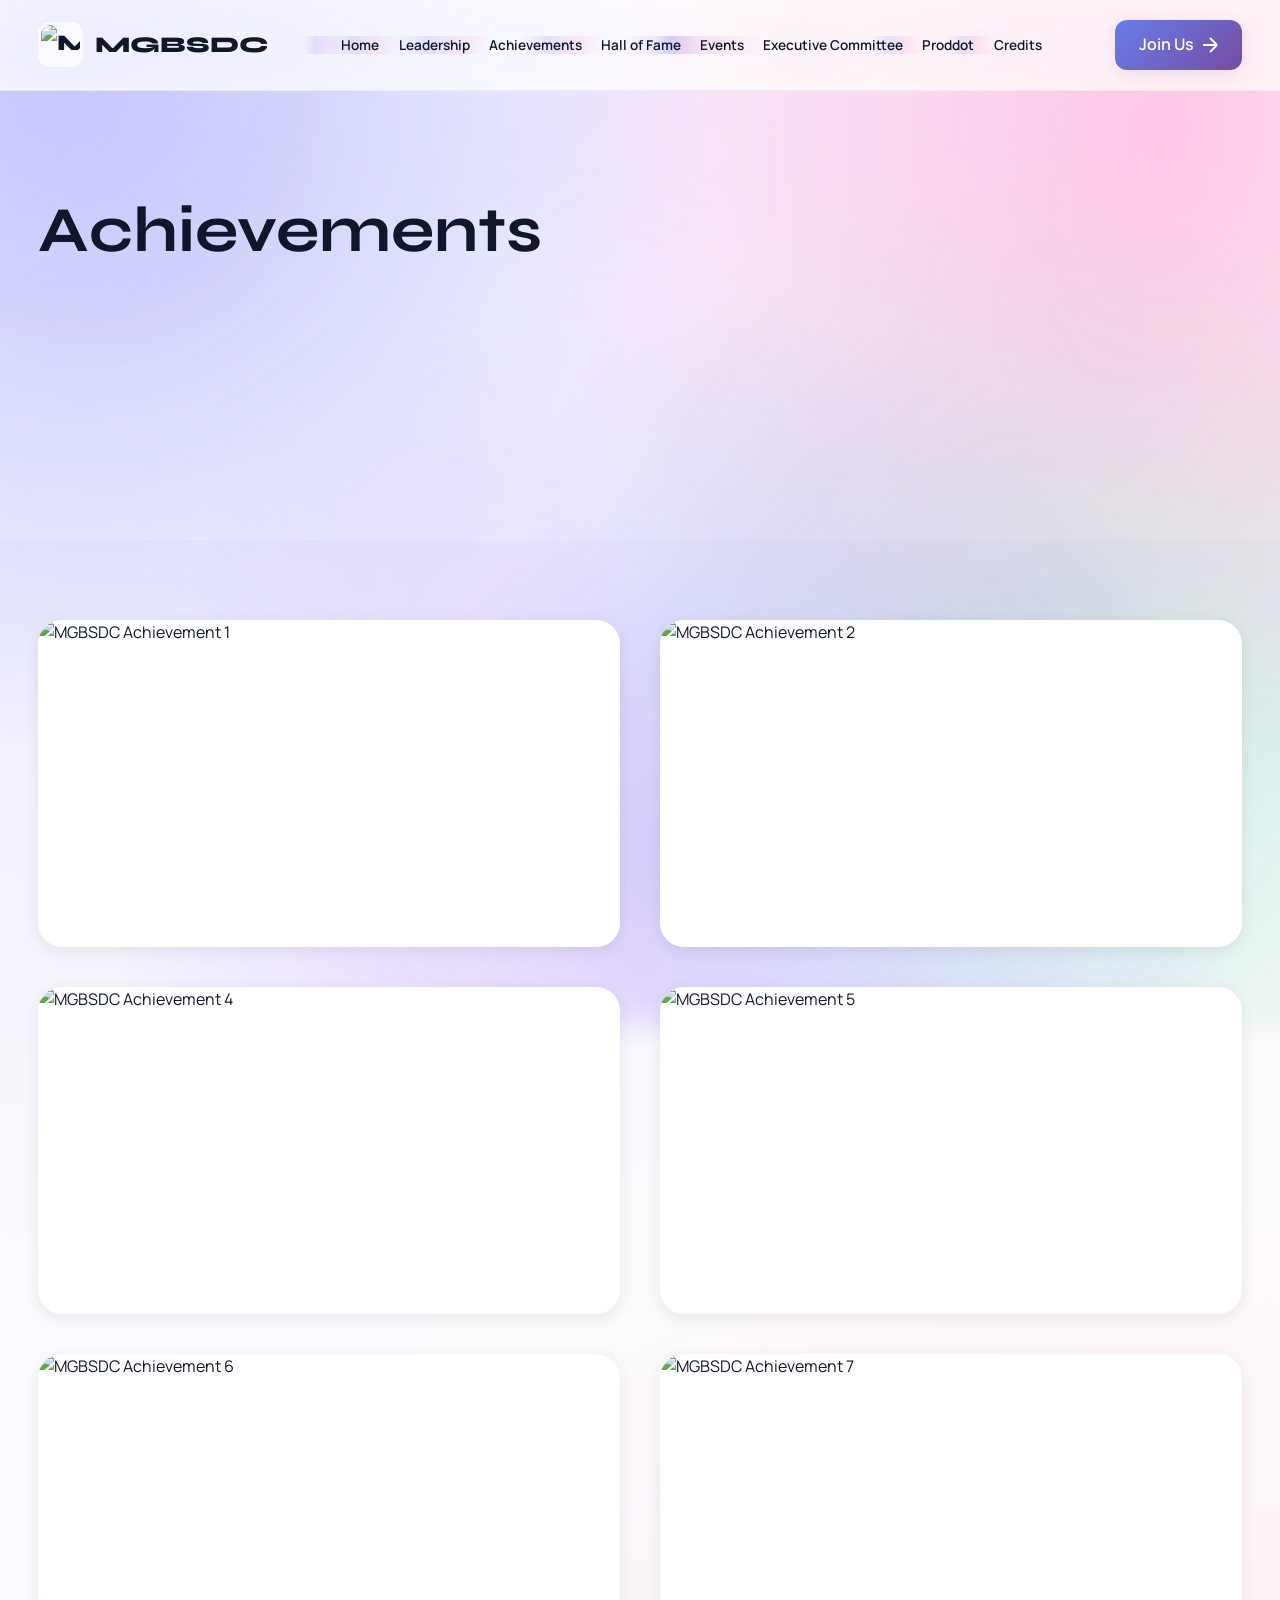
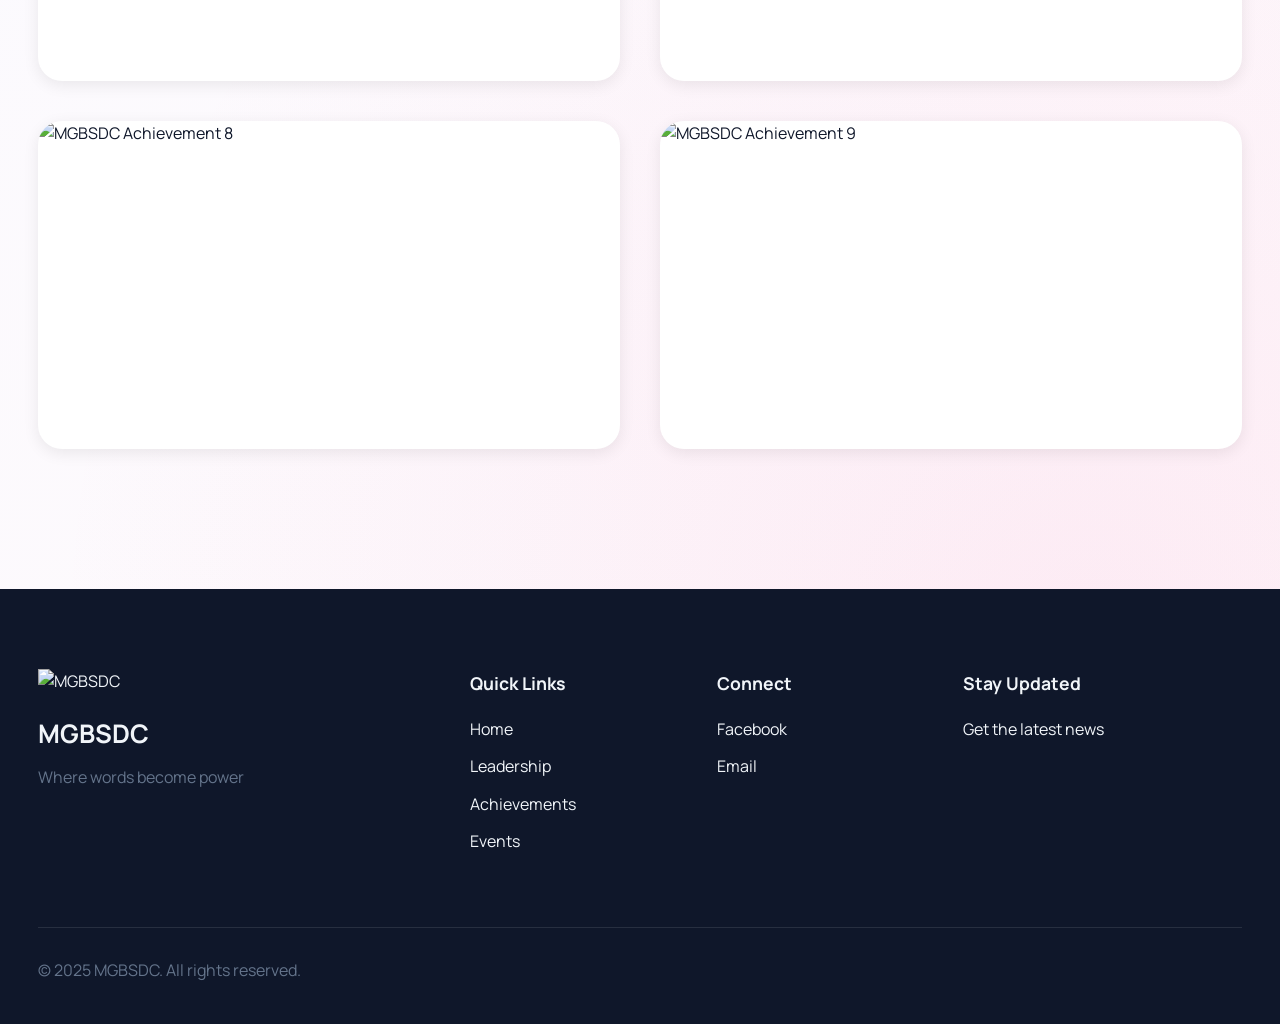
==== commit 932b68a9: "Add files via upload" ====
--- a/achievements.html
+++ b/achievements.html
@@ -66,11 +66,6 @@
                 </article>
                 <article class="event-card">
                     <div class="event-image">
-                        <img src="https://res.cloudinary.com/dz7ulk8lb/image/upload/v1776706571/Achievement2_xbjn0c.jpg" alt="MGBSDC Achievement 3">
-                    </div>
-                </article>
-                <article class="event-card">
-                    <div class="event-image">
                         <img src="https://res.cloudinary.com/dz7ulk8lb/image/upload/v1776706588/Achievement3_ngxztb.jpg" alt="MGBSDC Achievement 4">
                     </div>
                 </article>
@@ -81,7 +76,22 @@
                 </article>
                 <article class="event-card">
                     <div class="event-image">
-                        <img src="https://res.cloudinary.com/dz7ulk8lb/image/upload/v1776706679/Achievement5_zk7ebd.jpg" alt="MGBSDC Achievement 6">
+                        <img src="https://tlzmrvxysbdgzdikdpox.supabase.co/storage/v1/object/public/MGBSDC%20MC/Achievement2.jpg" alt="MGBSDC Achievement 6">
+                    </div>
+                </article>
+                <article class="event-card">
+                    <div class="event-image">
+                        <img src="https://tlzmrvxysbdgzdikdpox.supabase.co/storage/v1/object/public/MGBSDC%20MC/Achievement3.jpg" alt="MGBSDC Achievement 7">
+                    </div>
+                </article>
+                <article class="event-card">
+                    <div class="event-image">
+                        <img src="https://tlzmrvxysbdgzdikdpox.supabase.co/storage/v1/object/public/MGBSDC%20MC/Achievement4.jpg" alt="MGBSDC Achievement 8">
+                    </div>
+                </article>
+                <article class="event-card">
+                    <div class="event-image">
+                        <img src="https://tlzmrvxysbdgzdikdpox.supabase.co/storage/v1/object/public/MGBSDC%20MC/Achievements5.png" alt="MGBSDC Achievement 9">
                     </div>
                 </article>
             </div>
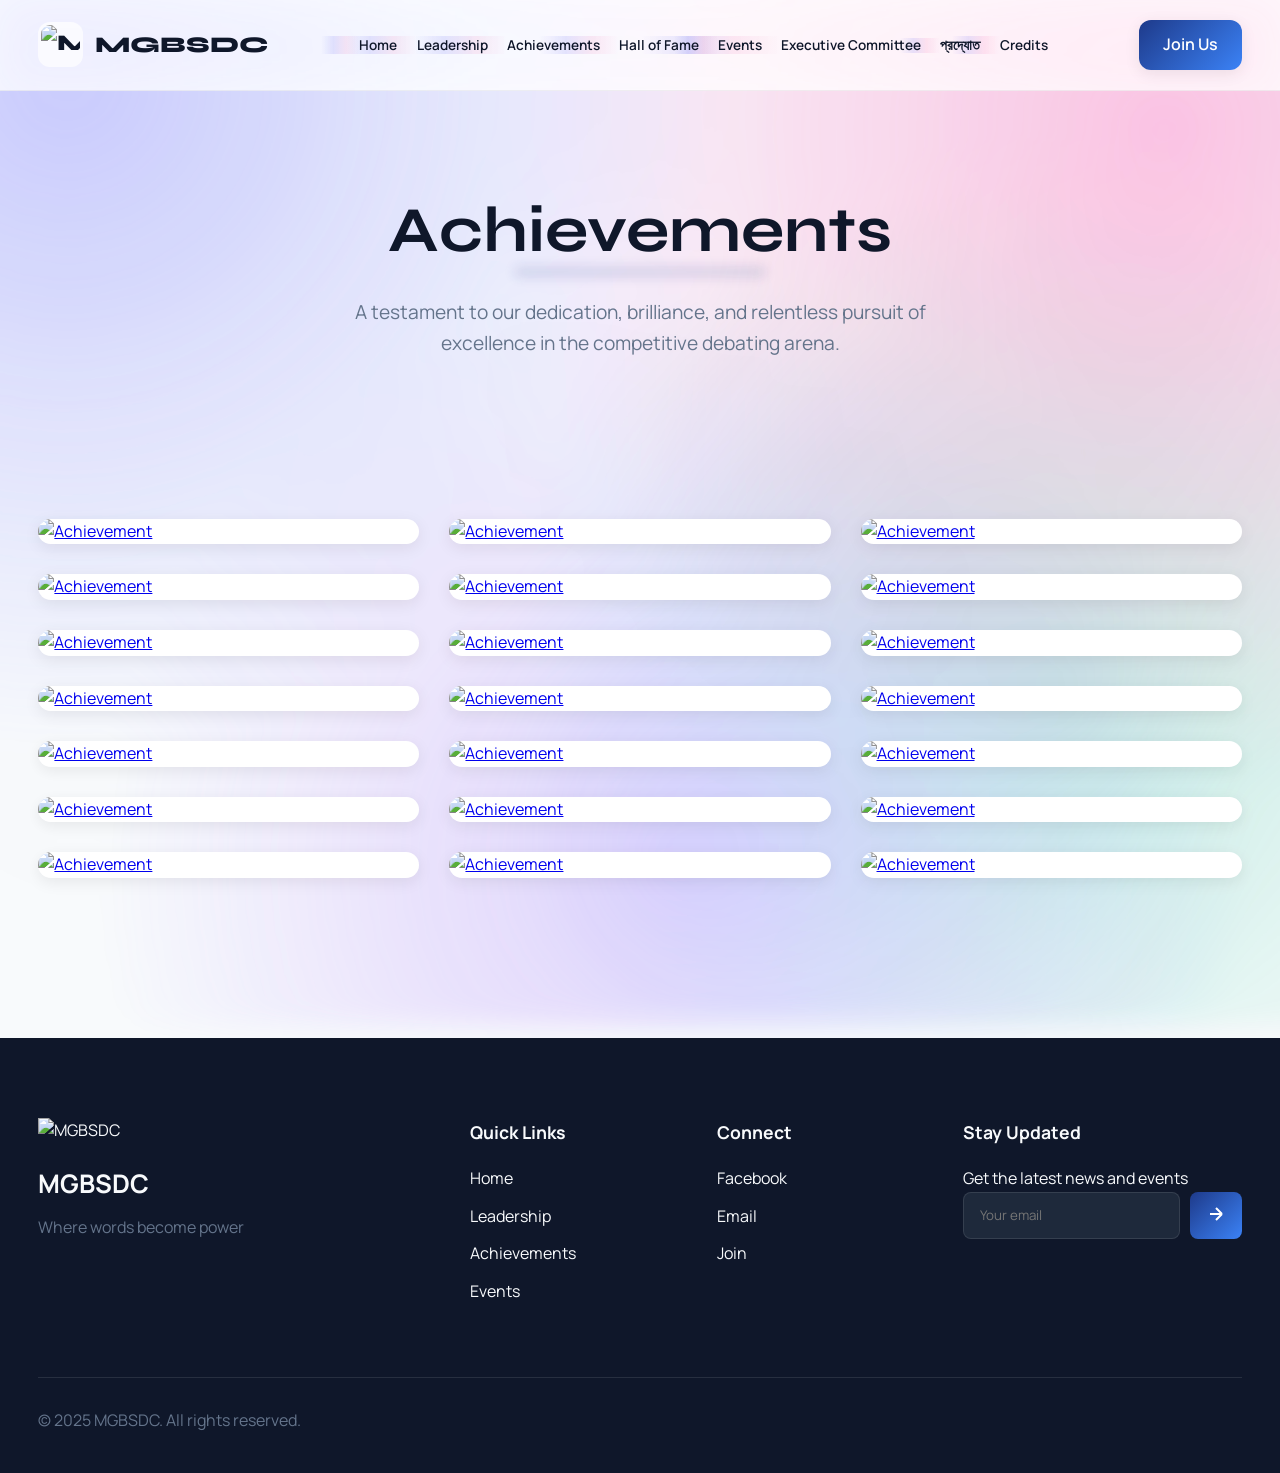
==== commit 4791694e: "Add files via upload" ====
--- a/achievements.html
+++ b/achievements.html
@@ -6,17 +6,15 @@
     <title>Achievements - MGBSDC</title>
     <link rel="stylesheet" href="style.css">
     <link rel="icon" type="image/png" href="https://res.cloudinary.com/dz7ulk8lb/image/upload/v1776680144/Gemini_Generated_Image_a5pf80a5pf80a5pf-removebg-preview_qv4hvj.png">
-    <link rel="preconnect" href="https://fonts.googleapis.com">
-    <link rel="preconnect" href="https://fonts.gstatic.com" crossorigin>
-    <link href="https://fonts.googleapis.com/css2?family=Syne:wght@400;600;700;800&family=Space+Mono:wght@400;700&family=Manrope:wght@300;400;500;600;700;800&display=swap" rel="stylesheet">
+    <link href="https://fonts.googleapis.com/css2?family=Syne:wght@400;600;700;800&family=Space+Mono:wght@400;700&family=Manrope:wght@300;400;500;600;700&display=swap" rel="stylesheet">
 </head>
 <body>
-    <!-- SIMPLE FAST PRELOADER -->
     <div id="simple-preloader">
-        <img src="https://tlzmrvxysbdgzdikdpox.supabase.co/storage/v1/object/public/MGBSDC%20MC/MGBSDC%20Symbol.png" alt="MGBSDC Logo" class="preloader-logo">
+        <img src="https://res.cloudinary.com/dwposiqyd/image/upload/q_auto/f_auto/v1780896803/MGBSDC_Symbol_ulfs48.png" alt="MGBSDC Logo" class="preloader-logo">
     </div>
     <div class="cursor-dot"></div>
     <div class="cursor-outline"></div>
+    
     <nav class="navbar">
         <div class="nav-container">
             <a href="index.html" class="logo">
@@ -26,77 +24,87 @@
             <ul class="nav-links">
                 <li><a href="index.html" class="nav-link">Home</a></li>
                 <li><a href="leadership.html" class="nav-link">Leadership</a></li>
-                <li><a href="achievements.html" class="nav-link">Achievements</a></li>
+                <li><a href="achievements.html" class="nav-link active">Achievements</a></li>
                 <li><a href="debaters.html" class="nav-link">Hall of Fame</a></li>
                 <li><a href="events.html" class="nav-link">Events</a></li>
                 <li><a href="executive committee.html" class="nav-link">Executive Committee</a></li>
-                <li><a href="proddot.html" class="nav-link">Proddot</a></li>
+                <li><a href="proddot.html" class="nav-link" style="font-family: 'Noto Sans Bengali', sans-serif;">প্রদ্যোত</a></li>
                 <li><a href="credits.html" class="nav-link">Credits</a></li>
             </ul>
-            <a href="https://hymglpkvb5.zite.so" target="_blank" class="cta-button">
-                <span>Join Us</span>
-                <svg width="16" height="16" viewBox="0 0 16 16" fill="none">
-                    <path d="M1 8H15M15 8L8 1M15 8L8 15" stroke="currentColor" stroke-width="2"/>
-                </svg>
-            </a>
-            <button class="mobile-menu-btn">
-                <span></span>
-                <span></span>
-                <span></span>
-            </button>
+            <a href="https://hymglpkvb5.zite.so" target="_blank" class="cta-button">Join Us</a>
+            <button class="mobile-menu-btn"><span></span><span></span><span></span></button>
         </div>
     </nav>
-    <section class="page-hero" style="padding-top: 180px; min-height: 60vh;">
+
+    <section class="page-hero" style="padding-top: 180px; min-height: 45vh; text-align: center;">
         <div class="container">
-            <h1 class="page-title" style="font-family: var(--font-display); font-size: 4rem; margin-bottom: 20px;">Achievements</h1>
+            <h1 class="page-title" style="font-family: var(--font-display); font-size: 4rem; margin-bottom: 15px;">Achievements</h1>
+            <p style="font-size: 1.2rem; color: var(--gray); max-width: 650px; margin: 0 auto; line-height: 1.6;">
+                A testament to our dedication, brilliance, and relentless pursuit of excellence in the competitive debating arena.
+            </p>
         </div>
     </section>
-    <section style="padding: 80px 0;" class="events-section">
+
+   <section style="padding: 40px 0 80px;">
         <div class="container">
-            <div class="events-grid">
-                <article class="event-card">
-                    <div class="event-image">
-                        <img src="https://res.cloudinary.com/dz7ulk8lb/image/upload/v1776706553/Achievement_dlggol.jpg" alt="MGBSDC Achievement 1">
-                    </div>
-                </article>
-                <article class="event-card">
-                    <div class="event-image">
-                        <img src="https://res.cloudinary.com/dz7ulk8lb/image/upload/v1776706531/Acheivement_hf3uwt.jpg" alt="MGBSDC Achievement 2">
-                    </div>
-                </article>
-                <article class="event-card">
-                    <div class="event-image">
-                        <img src="https://res.cloudinary.com/dz7ulk8lb/image/upload/v1776706588/Achievement3_ngxztb.jpg" alt="MGBSDC Achievement 4">
-                    </div>
-                </article>
-                <article class="event-card">
-                    <div class="event-image">
-                        <img src="https://res.cloudinary.com/dz7ulk8lb/image/upload/v1776706610/Achievement4_gkkozr.jpg" alt="MGBSDC Achievement 5">
-                    </div>
-                </article>
-                <article class="event-card">
-                    <div class="event-image">
-                        <img src="https://tlzmrvxysbdgzdikdpox.supabase.co/storage/v1/object/public/MGBSDC%20MC/Achievement2.jpg" alt="MGBSDC Achievement 6">
-                    </div>
-                </article>
-                <article class="event-card">
-                    <div class="event-image">
-                        <img src="https://tlzmrvxysbdgzdikdpox.supabase.co/storage/v1/object/public/MGBSDC%20MC/Achievement3.jpg" alt="MGBSDC Achievement 7">
-                    </div>
-                </article>
-                <article class="event-card">
-                    <div class="event-image">
-                        <img src="https://tlzmrvxysbdgzdikdpox.supabase.co/storage/v1/object/public/MGBSDC%20MC/Achievement4.jpg" alt="MGBSDC Achievement 8">
-                    </div>
-                </article>
-                <article class="event-card">
-                    <div class="event-image">
-                        <img src="https://tlzmrvxysbdgzdikdpox.supabase.co/storage/v1/object/public/MGBSDC%20MC/Achievements5.png" alt="MGBSDC Achievement 9">
-                    </div>
-                </article>
+            <div class="achievements-masonry">
+                <div class="achievement-pin"><a href="https://res.cloudinary.com/dz7ulk8lb/image/upload/v1776706553/Achievement_dlggol.jpg" class="achievement-image-link"><img src="https://res.cloudinary.com/dz7ulk8lb/image/upload/v1776706553/Achievement_dlggol.jpg" alt="Achievement"></a></div>
+                <div class="achievement-pin"><a href="https://res.cloudinary.com/dz7ulk8lb/image/upload/v1776706531/Acheivement_hf3uwt.jpg" class="achievement-image-link"><img src="https://res.cloudinary.com/dz7ulk8lb/image/upload/v1776706531/Acheivement_hf3uwt.jpg" alt="Achievement"></a></div>
+                <div class="achievement-pin"><a href="https://res.cloudinary.com/dz7ulk8lb/image/upload/v1776706588/Achievement3_ngxztb.jpg" class="achievement-image-link"><img src="https://res.cloudinary.com/dz7ulk8lb/image/upload/v1776706588/Achievement3_ngxztb.jpg" alt="Achievement"></a></div>
+                <div class="achievement-pin"><a href="https://res.cloudinary.com/dz7ulk8lb/image/upload/v1776706610/Achievement4_gkkozr.jpg" class="achievement-image-link"><img src="https://res.cloudinary.com/dz7ulk8lb/image/upload/v1776706610/Achievement4_gkkozr.jpg" alt="Achievement"></a></div>
+                <div class="achievement-pin"><a href="https://res.cloudinary.com/dwposiqyd/image/upload/q_auto/f_auto/v1780895611/Achievement2_wd3uyt.jpg" class="achievement-image-link"><img src="https://res.cloudinary.com/dwposiqyd/image/upload/q_auto/f_auto/v1780895611/Achievement2_wd3uyt.jpg" alt="Achievement"></a></div>
+                <div class="achievement-pin"><a href="https://res.cloudinary.com/dwposiqyd/image/upload/q_auto/f_auto/v1780895612/Achievement3_j6znbr.jpg" class="achievement-image-link"><img src="https://res.cloudinary.com/dwposiqyd/image/upload/q_auto/f_auto/v1780895612/Achievement3_j6znbr.jpg" alt="Achievement"></a></div>
+                <div class="achievement-pin"><a href="https://res.cloudinary.com/dwposiqyd/image/upload/q_auto/f_auto/v1780895588/Achievement4_bhqwtv.jpg" class="achievement-image-link"><img src="https://res.cloudinary.com/dwposiqyd/image/upload/q_auto/f_auto/v1780895588/Achievement4_bhqwtv.jpg" alt="Achievement"></a></div>
+                <div class="achievement-pin"><a href="https://res.cloudinary.com/dwposiqyd/image/upload/q_auto/f_auto/v1780895620/Achievements5_r4d4oz.png" class="achievement-image-link"><img src="https://res.cloudinary.com/dwposiqyd/image/upload/q_auto/f_auto/v1780895620/Achievements5_r4d4oz.png" alt="Achievement"></a></div>
+                <div class="achievement-pin"><a href="https://res.cloudinary.com/dz7ulk8lb/image/upload/v1781434498/471524578_10162664340016052_5269630890695643375_n_mkgupx.jpg" class="achievement-image-link"><img src="https://res.cloudinary.com/dz7ulk8lb/image/upload/v1781434498/471524578_10162664340016052_5269630890695643375_n_mkgupx.jpg" alt="Achievement"></a></div>
+                <div class="achievement-pin"><a href="https://res.cloudinary.com/dz7ulk8lb/image/upload/v1781434498/485151231_1161615859096443_6043955258587694678_n_z0zsx8.jpg" class="achievement-image-link"><img src="https://res.cloudinary.com/dz7ulk8lb/image/upload/v1781434498/485151231_1161615859096443_6043955258587694678_n_z0zsx8.jpg" alt="Achievement"></a></div>
+                <div class="achievement-pin"><a href="https://res.cloudinary.com/dz7ulk8lb/image/upload/v1781434498/484804964_1158979122693450_3450765066095074753_n_dhxnuk.jpg" class="achievement-image-link"><img src="https://res.cloudinary.com/dz7ulk8lb/image/upload/v1781434498/484804964_1158979122693450_3450765066095074753_n_dhxnuk.jpg" alt="Achievement"></a></div>
+                <div class="achievement-pin"><a href="https://res.cloudinary.com/dz7ulk8lb/image/upload/v1781434498/485799210_1162081979049831_7547037378360157317_n_ecm9cb.jpg" class="achievement-image-link"><img src="https://res.cloudinary.com/dz7ulk8lb/image/upload/v1781434498/485799210_1162081979049831_7547037378360157317_n_ecm9cb.jpg" alt="Achievement"></a></div>
+                <div class="achievement-pin"><a href="https://res.cloudinary.com/dz7ulk8lb/image/upload/v1781434497/485759199_1163733848884644_2190452560940971180_n_rpovrx.jpg" class="achievement-image-link"><img src="https://res.cloudinary.com/dz7ulk8lb/image/upload/v1781434497/485759199_1163733848884644_2190452560940971180_n_rpovrx.jpg" alt="Achievement"></a></div>
+                <div class="achievement-pin"><a href="https://res.cloudinary.com/dz7ulk8lb/image/upload/v1781434497/494038815_1190051922919503_562478423446290195_n_pfc7xb.jpg" class="achievement-image-link"><img src="https://res.cloudinary.com/dz7ulk8lb/image/upload/v1781434497/494038815_1190051922919503_562478423446290195_n_pfc7xb.jpg" alt="Achievement"></a></div>
+                <div class="achievement-pin"><a href="https://res.cloudinary.com/dz7ulk8lb/image/upload/v1781434497/485379662_1163729082218454_7306090191921053672_n_ntnuyb.jpg" class="achievement-image-link"><img src="https://res.cloudinary.com/dz7ulk8lb/image/upload/v1781434497/485379662_1163729082218454_7306090191921053672_n_ntnuyb.jpg" alt="Achievement"></a></div>
+                <div class="achievement-pin"><a href="https://res.cloudinary.com/dz7ulk8lb/image/upload/v1781434497/529760970_1270401988217829_3158278463478997614_n_kn8h3n.jpg" class="achievement-image-link"><img src="https://res.cloudinary.com/dz7ulk8lb/image/upload/v1781434497/529760970_1270401988217829_3158278463478997614_n_kn8h3n.jpg" alt="Achievement"></a></div>
+                <div class="achievement-pin"><a href="https://res.cloudinary.com/dz7ulk8lb/image/upload/v1781434497/493076815_1190051962919499_1365547240643363616_n_ryxkcp.jpg" class="achievement-image-link"><img src="https://res.cloudinary.com/dz7ulk8lb/image/upload/v1781434497/493076815_1190051962919499_1365547240643363616_n_ryxkcp.jpg" alt="Achievement"></a></div>
+                <div class="achievement-pin"><a href="https://res.cloudinary.com/dz7ulk8lb/image/upload/v1781434497/518137302_1245903910667637_580856443545933379_n_gmtcqv.jpg" class="achievement-image-link"><img src="https://res.cloudinary.com/dz7ulk8lb/image/upload/v1781434497/518137302_1245903910667637_580856443545933379_n_gmtcqv.jpg" alt="Achievement"></a></div>
+                <div class="achievement-pin"><a href="https://res.cloudinary.com/dz7ulk8lb/image/upload/v1781434496/673169376_1477216767536349_5675667561684685254_n_rv7nqz.jpg" class="achievement-image-link"><img src="https://res.cloudinary.com/dz7ulk8lb/image/upload/v1781434496/673169376_1477216767536349_5675667561684685254_n_rv7nqz.jpg" alt="Achievement"></a></div>
+                <div class="achievement-pin"><a href="https://res.cloudinary.com/dz7ulk8lb/image/upload/v1781434496/500911318_1213611010563594_370592558443035489_n_ff30xa.jpg" class="achievement-image-link"><img src="https://res.cloudinary.com/dz7ulk8lb/image/upload/v1781434496/500911318_1213611010563594_370592558443035489_n_ff30xa.jpg" alt="Achievement"></a></div>
+                <div class="achievement-pin"><a href="https://res.cloudinary.com/dz7ulk8lb/image/upload/v1781434496/541377575_1290290422895652_7309911615361866398_n_uvkohr.jpg" class="achievement-image-link"><img src="https://res.cloudinary.com/dz7ulk8lb/image/upload/v1781434496/541377575_1290290422895652_7309911615361866398_n_uvkohr.jpg" alt="Achievement"></a></div>
             </div>
         </div>
     </section>
+
+    <!-- Basic Image Lightbox -->
+    <div class="image-lightbox" id="imageLightbox" aria-hidden="true" style="display: none; position: fixed; inset: 0; z-index: 100000; align-items: center; justify-content: center; background: rgba(0, 0, 0, 0.9); padding: 20px; cursor: zoom-out; opacity: 0; transition: opacity 0.3s ease;">
+        <img id="lightboxImage" src="" alt="Full size achievement" style="max-width: 95vw; max-height: 90vh; width: auto; height: auto; border-radius: 8px; box-shadow: 0 20px 40px rgba(0, 0, 0, 0.4); object-fit: contain;">
+    </div>
+
+    <!-- Script to run basic Lightbox -->
+    <script>
+        const lightbox = document.getElementById('imageLightbox');
+        const lightboxImage = document.getElementById('lightboxImage');
+        const achievementLinks = document.querySelectorAll('.achievement-image-link');
+
+        achievementLinks.forEach((link) => {
+            link.addEventListener('click', (event) => {
+                event.preventDefault();
+                lightboxImage.src = link.href;
+                lightbox.style.display = 'flex';
+                setTimeout(() => lightbox.style.opacity = '1', 10);
+                document.body.style.overflow = 'hidden';
+            });
+        });
+
+        lightbox.addEventListener('click', () => {
+            lightbox.style.opacity = '0';
+            setTimeout(() => {
+                lightbox.style.display = 'none';
+                lightboxImage.src = '';
+            }, 300);
+            document.body.style.overflow = '';
+        });
+    </script>
+
+    <!-- PROPER FOOTER RESTORED -->
     <footer class="footer">
         <div class="container">
             <div class="footer-content">
@@ -119,11 +127,20 @@
                     <ul>
                         <li><a href="https://www.facebook.com/mgbsdc" target="_blank">Facebook</a></li>
                         <li><a href="mailto:mgbsdc25@gmail.com">Email</a></li>
+                        <li><a href="https://hymglpkvb5.zite.so" target="_blank">Join</a></li>
                     </ul>
                 </div>
                 <div class="footer-newsletter">
                     <h4>Stay Updated</h4>
-                    <p>Get the latest news</p>
+                    <p>Get the latest news and events</p>
+                    <form class="newsletter-form">
+                        <input type="email" placeholder="Your email" required>
+                        <button type="submit">
+                            <svg width="20" height="20" viewBox="0 0 20 20" fill="none">
+                                <path d="M4 10H16M16 10L10 4M16 10L10 16" stroke="currentColor" stroke-width="2"/>
+                            </svg>
+                        </button>
+                    </form>
                 </div>
             </div>
             <div class="footer-bottom">
@@ -131,6 +148,7 @@
             </div>
         </div>
     </footer>
+    
     <script src="script.js"></script>
 </body>
-</html>
+</html>
--- a/style.css
+++ b/style.css
@@ -1,15 +1,15 @@
 /* ===== CSS VARIABLES ===== */
 :root {
-    /* Modern Color Palette */
-    --primary: #6366f1;
-    --primary-dark: #4f46e5;
-    --secondary: #ec4899;
-    --accent: #8b5cf6;
+    /* Elegant, Single-Tone Professional Palette */
+    --primary: #1e3a8a; /* Deep Navy Blue */
+    --primary-dark: #172554;
+    --secondary: #3b82f6; /* Royal Blue Accent */
+    --accent: #d4af37; /* Honorable Gold */
     --success: #10b981;
     --dark: #0f172a;
     --dark-lighter: #1e293b;
     --gray: #64748b;
-    --light: #f1f5f9;
+    --light: #f8fafc;
     --white: #ffffff;
     
     /* Fonts */
@@ -17,20 +17,18 @@
     --font-mono: 'Space Mono', monospace;
     --font-body: 'Manrope', sans-serif;
     
-    /* Gradients */
-    --gradient-primary: linear-gradient(135deg, #667eea 0%, #764ba2 100%);
-    --gradient-accent: linear-gradient(135deg, #f093fb 0%, #f5576c 100%);
-    --gradient-success: linear-gradient(135deg, #4facfe 0%, #00f2fe 100%);
+    /* Clean Gradients */
+    --gradient-primary: linear-gradient(135deg, #1e3a8a 0%, #3b82f6 100%);
+    --gradient-accent: linear-gradient(135deg, #1e3a8a 0%, #d4af37 100%);
     
     /* Effects */
     --shadow-sm: 0 2px 8px rgba(0, 0, 0, 0.04);
     --shadow-md: 0 4px 16px rgba(0, 0, 0, 0.08);
-    --shadow-lg: 0 8px 32px rgba(0, 0, 0, 0.12);
-    --shadow-glow: 0 0 40px rgba(99, 102, 241, 0.3);
+    --shadow-lg: 0 12px 32px rgba(0, 0, 0, 0.12);
+    --shadow-glow: 0 0 40px rgba(30, 58, 138, 0.15);
     
     /* Transitions */
     --transition: all 0.3s cubic-bezier(0.4, 0, 0.2, 1);
-    --transition-bounce: all 0.6s cubic-bezier(0.68, -0.55, 0.265, 1.55);
 }
 
 /* ===== RESET ===== */
@@ -47,16 +45,17 @@
 
 body {
     font-family: var(--font-body);
-    background:
-        radial-gradient(circle at 15% 10%, rgba(99, 102, 241, 0.1), transparent 40%),
-        radial-gradient(circle at 85% 85%, rgba(236, 72, 153, 0.08), transparent 42%),
-        var(--white);
+    background: var(--light); /* Clean, professional off-white background */
     color: var(--dark);
     line-height: 1.6;
     overflow-x: hidden;
-    cursor: none;
-    position: relative;
-    isolation: isolate;
+}
+
+/* DELETED body::before and body::after so the background is completely clean and professional */
+
+/* Remove the floating orbs from the hero section */
+.hero-bg {
+    display: none;
 }
 
 /* Prevent long words/links from breaking mobile layouts */
@@ -155,14 +154,14 @@
     top: 0;
     left: 0;
     pointer-events: none;
-    z-index: 10000;
-    mix-blend-mode: difference;
+    z-index: 9999999 !important; /* Keeps it above the image pop-up */
+    /* REMOVED mix-blend-mode so it never turns brown! */
 }
 
 .cursor-dot {
     width: 8px;
     height: 8px;
-    background: var(--primary);
+    background: var(--secondary); /* Beautiful royal blue */
     border-radius: 50%;
     transform: translate(-50%, -50%);
     transition: transform 0.1s ease, background 0.2s ease;
@@ -171,7 +170,7 @@
 .cursor-outline {
     width: 40px;
     height: 40px;
-    border: 2px solid var(--primary);
+    border: 2px solid var(--secondary); /* Beautiful royal blue */
     border-radius: 50%;
     transform: translate(-50%, -50%);
     transition: transform 0.2s ease, width 0.2s ease, height 0.2s ease;
@@ -186,6 +185,208 @@
 button:hover ~ .cursor-outline {
     width: 60px;
     height: 60px;
+}
+
+/* ===== EVENTS SECTION ===== */
+.events-section {
+    background: transparent;
+}
+
+/* ===== ACHIEVEMENTS PINTEREST MASONRY ===== */
+.achievements-masonry {
+    display: block;
+    column-count: 3;
+    column-gap: 30px;
+    margin-bottom: 50px;
+}
+@media (max-width: 1024px) { .achievements-masonry { column-count: 2; } }
+@media (max-width: 600px) { .achievements-masonry { column-count: 1; } }
+
+/* ===== EVENTS GRID (ONE LINE ON HOME PAGE) ===== */
+.events-grid {
+    display: grid;
+    grid-template-columns: repeat(3, 1fr); /* Forces 3 columns in one line */
+    gap: 30px;
+    margin-bottom: 50px;
+    align-items: start; /* Prevents cards from stretching vertically */
+}
+@media (max-width: 1024px) { .events-grid { grid-template-columns: repeat(2, 1fr); } }
+@media (max-width: 768px) { .events-grid { grid-template-columns: 1fr; } }
+
+/* ===== SHARED CARD SETTINGS (NO STRETCHING) ===== */
+.event-card, .achievement-pin {
+    break-inside: avoid;
+    margin-bottom: 30px;
+    width: 100%;
+    background: var(--white); /* Solid white box */
+    border-radius: 24px;
+    overflow: hidden;
+    box-shadow: var(--shadow-md);
+    transition: transform 0.4s ease, box-shadow 0.4s ease;
+}
+
+.event-card:hover, .achievement-pin:hover {
+    transform: translateY(-8px);
+    box-shadow: var(--shadow-lg);
+}
+
+.event-image {
+    position: relative;
+    overflow: hidden;
+    border-radius: 16px 16px 0 0;
+}
+
+/* Keeps natural image resolution */
+.event-image img, .achievement-pin img {
+    width: 100%;
+    height: auto !important; 
+    display: block;
+    object-fit: contain; 
+    transition: transform 0.5s cubic-bezier(0.175, 0.885, 0.32, 1.275);
+}
+
+.event-card:hover .event-image img, .achievement-pin:hover img {
+    transform: scale(1.04);
+}
+
+.event-content {
+    padding: 24px;
+    background: var(--white);
+}
+
+.event-content h3 {
+    font-size: clamp(1.15rem, 3vw, 1.4rem);
+    font-weight: 700;
+    margin-bottom: 10px;
+    color: var(--dark);
+}
+
+.event-content p {
+    color: var(--gray);
+    margin-bottom: 15px;
+    line-height: 1.6;
+    font-size: clamp(0.92rem, 2.4vw, 1rem);
+}
+/* Fix for Home Page Transparent Box */
+.image-wrapper {
+    position: relative;
+    border-radius: 30px;
+    overflow: hidden;
+    padding: 60px;
+    background: linear-gradient(135deg, rgba(99, 102, 241, 0.1), rgba(236, 72, 153, 0.1)) !important;
+    backdrop-filter: blur(10px);
+    box-shadow: var(--shadow-lg);
+    border: 1px solid rgba(0,0,0,0.05);
+}
+/* ===== LIGHTBOX WITH TEXT CAPTIONS ===== */
+.image-lightbox {
+    display: none;
+    position: fixed;
+    inset: 0;
+    z-index: 100000;
+    align-items: center;
+    justify-content: center;
+    background: rgba(0, 0, 0, 0.94);
+    backdrop-filter: blur(8px);
+    -webkit-backdrop-filter: blur(8px);
+    opacity: 0;
+    transition: opacity 0.3s ease;
+    cursor: zoom-out;
+}
+
+.image-lightbox.active {
+    display: flex;
+    opacity: 1;
+}
+
+.lightbox-content-wrapper {
+    display: flex;
+    flex-direction: column;
+    align-items: center;
+    max-width: 90vw;
+    max-height: 90vh;
+    cursor: auto;
+}
+
+.lightbox-content-wrapper img {
+    max-width: 100%;
+    max-height: 65vh; /* Gives text room to breathe below */
+    width: auto;
+    height: auto;
+    border-radius: 8px;
+    box-shadow: 0 20px 40px rgba(0, 0, 0, 0.4);
+    object-fit: contain;
+    transform: scale(0.9);
+    transition: transform 0.4s cubic-bezier(0.175, 0.885, 0.32, 1.275);
+}
+
+.image-lightbox.active .lightbox-content-wrapper img {
+    transform: scale(1);
+}
+
+.lightbox-caption {
+    color: #e2e8f0;
+    margin-top: 24px;
+    font-family: var(--font-body);
+    font-size: 1rem;
+    line-height: 1.6;
+    text-align: center;
+    max-width: 800px;
+    max-height: 20vh;
+    overflow-y: auto;
+    display: none;
+    padding: 0 15px;
+}
+
+.lightbox-caption.has-text {
+    display: block;
+    animation: fadeInUp 0.5s ease 0.2s both;
+}
+
+.lightbox-close {
+    position: absolute;
+    top: 25px;
+    right: 35px;
+    background: rgba(255, 255, 255, 0.1);
+    border: 1px solid rgba(255, 255, 255, 0.2);
+    color: white;
+    font-size: 2rem;
+    cursor: pointer;
+    width: 44px;
+    height: 44px;
+    border-radius: 50%;
+    display: flex;
+    align-items: center;
+    justify-content: center;
+    transition: all 0.3s ease;
+    z-index: 2;
+}
+
+.lightbox-close:hover {
+    background: rgba(236, 72, 153, 0.8);
+    transform: scale(1.1);
+}
+
+.event-card:hover {
+    transform: translateY(-8px);
+    box-shadow: var(--shadow-lg);
+}
+
+.event-image {
+    position: relative;
+    overflow: hidden;
+    border-radius: 16px 16px 0 0;
+}
+
+.event-image img {
+    width: 100%;
+    height: auto;
+    display: block;
+    transition: transform 0.5s cubic-bezier(0.175, 0.885, 0.32, 1.275);
+}
+
+.event-card:hover .event-image img {
+    transform: scale(1.08); /* Beautiful image zoom is back! */
 }
 
 /* ===== UTILITIES ===== */
@@ -803,31 +1004,6 @@
     z-index: -1;
 }
 
-/* ===== EVENTS SECTION ===== */
-.events-section {
-    background: linear-gradient(135deg, rgba(99, 102, 241, 0.03), rgba(236, 72, 153, 0.03));
-}
-
-.events-grid {
-    display: grid;
-    grid-template-columns: repeat(2, 1fr);
-    gap: 40px;
-    margin-bottom: 60px;
-}
-
-.event-card {
-    background: var(--white);
-    border-radius: 24px;
-    overflow: hidden;
-    box-shadow: var(--shadow-md);
-    transition: var(--transition);
-}
-
-.event-card:hover {
-    transform: translateY(-10px);
-    box-shadow: var(--shadow-lg);
-}
-
 .event-image {
     position: relative;
     overflow: hidden;
@@ -841,8 +1017,9 @@
     transition: var(--transition);
 }
 
+/* Removed the scale(1.1) so images stay perfectly still while the card lifts gracefully */
 .event-card:hover .event-image img {
-    transform: scale(1.1);
+    transform: none; 
 }
 
 .event-badge {
@@ -2286,53 +2463,251 @@
     display: grid;
     grid-template-columns: repeat(auto-fit, minmax(320px, 1fr));
     gap: 30px;
-}
+    padding-top: 20px;
+    /* Stops shorter cards from stretching */
+    align-items: start; 
+}
+
 .ec-year-card {
-    background: linear-gradient(145deg, rgba(255, 255, 255, 0.9), rgba(245, 247, 255, 0.7));
-    border: 1px solid rgba(99,102,241,0.2);
-    border-radius: 20px;
-    padding: 35px 30px;
-    box-shadow: var(--shadow-md);
-    backdrop-filter: blur(10px);
-    transition: var(--transition);
-}
+    /* Slightly darker glass effect so it pops on a light background */
+    background: linear-gradient(145deg, rgba(255, 255, 255, 0.8), rgba(255, 255, 255, 0.4));
+    border: 1px solid rgba(0, 0, 0, 0.08); /* Darker border for visibility */
+    border-top: 3px solid #C59B27; /* Solid prestige gold */
+    backdrop-filter: blur(12px);
+    -webkit-backdrop-filter: blur(12px);
+    border-radius: 16px;
+    padding: 30px 25px;
+    transition: all 0.4s cubic-bezier(0.175, 0.885, 0.32, 1.275);
+    box-shadow: 0 8px 32px rgba(0, 0, 0, 0.05); /* Soft dark shadow */
+}
+
 .ec-year-card:hover {
     transform: translateY(-8px);
-    box-shadow: var(--shadow-lg), 0 0 0 2px rgba(99,102,241,0.3);
-}
+    border-color: #C59B27;
+    box-shadow: 0 15px 35px rgba(0, 0, 0, 0.1), 0 0 20px rgba(197, 155, 39, 0.15);
+    background: linear-gradient(145deg, rgba(255, 255, 255, 0.95), rgba(255, 255, 255, 0.6));
+}
+
 .ec-year-card h3 {
-    font-family: var(--font-display);
-    font-size: 1.8rem;
-    color: var(--primary);
-    margin-bottom: 25px;
-    border-bottom: 2px dashed rgba(99,102,241,0.2);
+    margin-top: 0;
+    margin-bottom: 24px;
+    font-family: 'Syne', sans-serif;
+    font-size: 1.6rem;
+    font-weight: 700;
+    color: #111827; /* Dark bold text for the year */
+    text-align: center;
     padding-bottom: 15px;
-    text-align: center;
-}
+    border-bottom: 1px dashed rgba(0, 0, 0, 0.15); /* Visible dashed line */
+    letter-spacing: 1px;
+}
+
 .ec-member-list {
-    list-style: none;
+    margin: 0;
     padding: 0;
-}
+    list-style: none; 
+}
+
 .ec-member-list li {
-    margin-bottom: 12px;
+    margin: 16px 0;
+    line-height: 1.4;
+    font-family: 'Manrope', sans-serif;
     font-size: 1.05rem;
-    color: var(--dark);
-    display: flex;
-    flex-direction: column;
-}
+    font-weight: 600;
+    color: #334155; /* Dark slate gray for the names */
+    position: relative;
+    padding-left: 16px;
+    border-left: 2px solid rgba(0, 0, 0, 0.1); /* Visible left border */
+    transition: border-left-color 0.3s ease;
+}
+
+.ec-member-list li:hover {
+    border-left: 2px solid #C59B27; /* Gold line appears on hover */
+}
+
 .ec-member-list li strong {
-    color: var(--primary-dark);
-    font-size: 0.8rem;
+    display: block; 
+    font-family: 'Space Mono', monospace;
+    font-size: 0.75rem;
+    color: #9A7B16; /* Darker, highly readable gold for the roles */
     text-transform: uppercase;
-    letter-spacing: 0.05em;
+    letter-spacing: 1.5px;
     margin-bottom: 4px;
-    background: rgba(99, 102, 241, 0.1);
-    width: fit-content;
-    padding: 2px 8px;
-    border-radius: 6px;
-}
-.ec-member-group {
-    margin-top: 20px;
-    padding-top: 20px;
-    border-top: 1px dashed rgba(0,0,0,0.1);
+    font-weight: 700;
+}
+/* ===== 1. FIX: PROFESSIONAL LOGO HOVER (REPLACES THE SPIN) ===== */
+.logo:hover img {
+    transform: translateY(-3px) scale(1.08) !important; /* Smooth professional lift instead of a dizzy spin */
+    box-shadow: 0 8px 15px rgba(99, 102, 241, 0.25);
+}
+
+/* ===== 2. FIX: VISIBLE MOBILE MENU IN DARK MODE ===== */
+.mobile-menu-btn span {
+    width: 25px;
+    height: 3px;
+    /* Using a bright gradient so it pops on BOTH white and black backgrounds */
+    background: linear-gradient(90deg, var(--primary), var(--secondary)) !important;
+    border-radius: 4px;
+    box-shadow: 0 1px 4px rgba(0,0,0,0.2);
+}
+
+/* ===== 3. NEW FEATURE: TITLE GLOW HIGHLIGHT ===== */
+.page-title {
+    position: relative;
+    display: inline-block;
+}
+.page-title::after {
+    content: '';
+    position: absolute;
+    bottom: 5px;
+    left: 50%;
+    transform: translateX(-50%);
+    width: 50%;
+    height: 10px;
+    background: var(--primary);
+    opacity: 0.15;
+    border-radius: 10px;
+    filter: blur(6px);
+    z-index: -1;
+}
+
+/* ===== 4. NEW FEATURE: SCROLL PROGRESS BAR ===== */
+.scroll-progress-bar {
+    position: fixed;
+    top: 0;
+    left: 0;
+    height: 4px;
+    background: linear-gradient(90deg, var(--primary), var(--secondary), var(--accent));
+    z-index: 100000;
+    width: 0%;
+    box-shadow: 0 0 10px rgba(99, 102, 241, 0.6);
+    border-radius: 0 2px 2px 0;
+}
+/* ===== 1. COMPLETELY HIDE DEFAULT CURSOR ===== */
+*, *::before, *::after {
+    cursor: none !important; /* Forces the normal cursor to disappear everywhere */
+}
+
+/* ===== 2. FIX: ACHIEVEMENT & EVENT FACES GETTING CUT OFF ===== */
+.event-image {
+    aspect-ratio: 4/3;
+    overflow: hidden;
+    position: relative;
+    border-radius: 16px;
+}
+.event-image img {
+    width: 100%;
+    height: 100%;
+    object-fit: cover;
+    /* THIS line ensures people's faces (usually at the top) stay visible! */
+    object-position: top center; 
+    transition: filter 0.4s ease;
+}
+
+/* ===== 3. LIGHTBOX POP-UP ANIMATION (FADE & ZOOM) ===== */
+.image-lightbox {
+    opacity: 0;
+    visibility: hidden;
+    transition: opacity 0.4s ease, visibility 0.4s ease;
+}
+.image-lightbox.active {
+    opacity: 1;
+    visibility: visible;
+}
+.image-lightbox img {
+    transform: scale(0.85); /* Starts slightly smaller */
+    transition: transform 0.5s cubic-bezier(0.175, 0.885, 0.32, 1.275);
+}
+.image-lightbox.active img {
+    transform: scale(1); /* Zooms to full size smoothly */
+}
+
+/* ===== 4. PREMIUM "TRESMARES" INSPIRED AMBIENT BACKGROUND ===== */
+body {
+    background-color: var(--light);
+    position: relative;
+    z-index: 0;
+}
+/* Creates a slow, sophisticated, fluid mesh in the background */
+body::before {
+    content: '';
+    position: fixed;
+    top: -50%;
+    left: -50%;
+    width: 200%;
+    height: 200%;
+    z-index: -1;
+    background: 
+        radial-gradient(circle at 40% 40%, rgba(59, 130, 246, 0.04) 0%, transparent 40%),
+        radial-gradient(circle at 60% 60%, rgba(30, 58, 138, 0.05) 0%, transparent 40%),
+        radial-gradient(circle at 20% 80%, rgba(212, 175, 55, 0.02) 0%, transparent 30%);
+    animation: tresmaresDrift 25s infinite alternate ease-in-out;
+    pointer-events: none;
+}
+@keyframes tresmaresDrift {
+    0% { transform: rotate(0deg) translate(0, 0) scale(1); }
+    50% { transform: rotate(2deg) translate(-2%, 2%) scale(1.05); }
+    100% { transform: rotate(-2deg) translate(2%, -2%) scale(1); }
+}
+/* ===== 1. FIX CURSOR HIDING BEHIND LIGHTBOX ===== */
+.cursor-dot, .cursor-outline {
+    z-index: 9999999 !important; /* Extremely high so it stays above the pop-up */
+}
+
+*, *::before, *::after {
+    cursor: none !important; 
+}
+
+/* ===== 2. RESTORE THE IMAGE ZOOM HOVER ===== */
+.event-card {
+    transition: transform 0.4s ease, box-shadow 0.4s ease;
+}
+.event-card:hover {
+    transform: translateY(-8px);
+    box-shadow: var(--shadow-lg);
+}
+.event-image {
+    overflow: hidden; /* Ensures the zoomed image doesn't break out of the box */
+    position: relative;
+    border-radius: 16px;
+    /* REMOVED the forced aspect-ratio and top-center crop */
+}
+.event-image img {
+    width: 100%;
+    height: auto;
+    display: block;
+    transition: transform 0.5s cubic-bezier(0.175, 0.885, 0.32, 1.275);
+}
+/* This brings back the inner-image zoom effect! */
+.event-card:hover .event-image img {
+    transform: scale(1.08); 
+}
+
+/* ===== 3. NEW FEATURE: ADAPTIVE MASONRY GRID FOR ACHIEVEMENTS ===== */
+.achievements-masonry {
+    column-count: 3; /* 3 columns on desktop */
+    column-gap: 30px;
+}
+
+.achievements-masonry .event-card {
+    break-inside: avoid; /* Stops an image from splitting across columns */
+    margin-bottom: 30px;
+    display: inline-block;
+    width: 100%;
+}
+
+.achievements-masonry .event-image img {
+    object-fit: contain; /* Lets the image exist in its natural aspect ratio */
+}
+
+/* Responsive Masonry Layout */
+@media (max-width: 1024px) {
+    .achievements-masonry {
+        column-count: 2;
+    }
+}
+
+@media (max-width: 600px) {
+    .achievements-masonry {
+        column-count: 1;
+    }
 }
